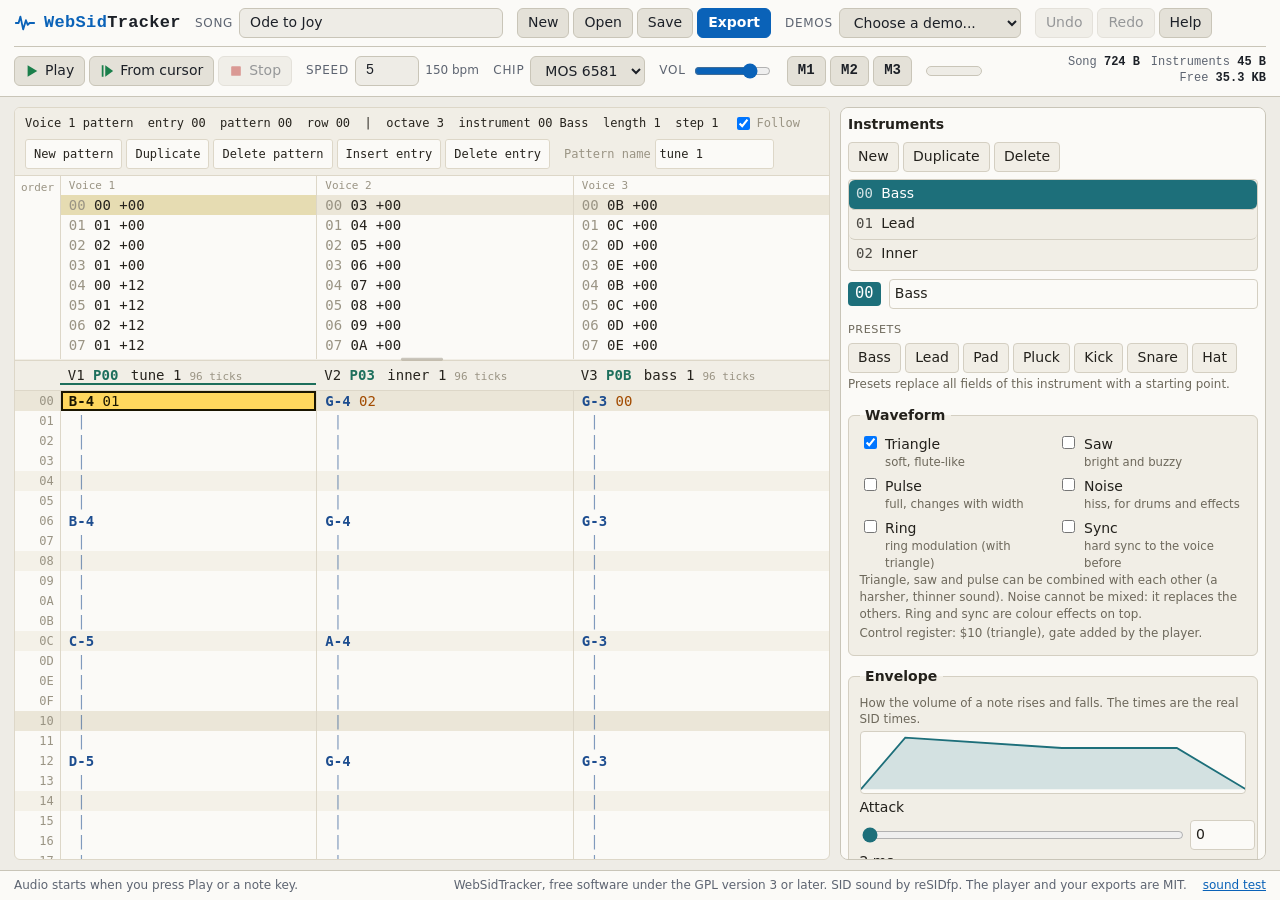
==== web/tracker.html @ 8fdc3894 "web: the tracker moves to tracker.html, index.html is a placeholder for the landing page" ====
<!doctype html>
<html lang="en">
<head>
  <meta charset="utf-8">
  <meta name="viewport" content="width=device-width, initial-scale=1">
  <meta name="color-scheme" content="dark light">
  <title>WebSidTracker</title>
  <link rel="icon" href="data:image/svg+xml,%3Csvg xmlns=%27http://www.w3.org/2000/svg%27 viewBox=%270 0 24 24%27%3E%3Cpath d=%27M2 12h3l2-7 3 14 3-10 2 5 2-2h5%27 fill=%27none%27 stroke=%27%2330a0ff%27 stroke-width=%273%27 stroke-linecap=%27round%27 stroke-linejoin=%27round%27/%3E%3C/svg%3E">
  <link rel="stylesheet" href="style.css">
  <link rel="stylesheet" href="ui/editor.css">
  <link rel="stylesheet" href="ui/instruments.css">
  <script type="module" src="app/main.js"></script>
</head>
<body>
  <header class="topbar">
    <div class="row">
      <div class="brand" aria-label="WebSidTracker">
        <svg viewBox="0 0 24 24" width="22" height="22" aria-hidden="true"><path d="M2 12h3l2-7 3 14 3-10 2 5 2-2h5" fill="none" stroke="currentColor" stroke-width="2" stroke-linecap="round" stroke-linejoin="round"/></svg>
        <span>WebSid<b>Tracker</b></span>
      </div>

      <label class="field grow">
        <span class="label">Song</span>
        <input id="song-name" type="text" maxlength="40" spellcheck="false" autocomplete="off">
      </label>

      <div class="group" role="group" aria-label="File">
        <button id="btn-new" type="button" title="Start a new, empty project">New</button>
        <button id="btn-open" type="button" title="Open a project file (JSON)">Open</button>
        <button id="btn-save" type="button" title="Save the project as a JSON file (Ctrl/Cmd+S)">Save</button>
        <button id="btn-export" type="button" class="primary" title="Export assembler files and a ready-to-run .prg">Export</button>
        <input id="file-input" type="file" accept=".json,application/json" hidden>
      </div>

      <label class="field">
        <span class="label">Demos</span>
        <select id="demo-select" class="demo-select" title="Load a demo song">
          <option value="">Choose a demo...</option>
        </select>
      </label>

      <div class="group" role="group" aria-label="History">
        <button id="btn-undo" type="button" title="Undo (Ctrl/Cmd+Z)">Undo</button>
        <button id="btn-redo" type="button" title="Redo (Ctrl/Cmd+Shift+Z or Ctrl+Y)">Redo</button>
        <button id="btn-help" type="button" title="Keys and help (?)" aria-haspopup="dialog">Help</button>
      </div>
    </div>

    <div class="row transport">
      <div class="group" role="group" aria-label="Transport">
        <button id="btn-play" type="button" class="play" title="Play the song from the start (Space)">
          <svg viewBox="0 0 16 16" width="14" height="14" aria-hidden="true"><path d="M3 1.5v13l11-6.5z" fill="currentColor"/></svg>Play
        </button>
        <button id="btn-cursor" type="button" class="play" title="Play from the cursor (Shift+Space)">
          <svg viewBox="0 0 16 16" width="14" height="14" aria-hidden="true"><path d="M2 1.5v13h2v-13zM6 1.5v13l9-6.5z" fill="currentColor"/></svg>From cursor
        </button>
        <button id="btn-stop" type="button" class="stop" title="Stop (Space)">
          <svg viewBox="0 0 16 16" width="14" height="14" aria-hidden="true"><rect x="2.5" y="2.5" width="11" height="11" rx="1" fill="currentColor"/></svg>Stop
        </button>
      </div>

      <label class="field">
        <span class="label">Speed</span>
        <input id="speed" type="number" min="1" max="255" step="1" inputmode="numeric" title="Frames per tick (1 to 255). Lower is faster.">
        <span class="unit" id="tempo" title="Beats per minute, if 4 ticks make a beat (PAL, 50.125 frames per second)"></span>
      </label>

      <label class="field">
        <span class="label">Chip</span>
        <select id="chip" title="Which SID chip to emulate">
          <option value="0">MOS 6581</option>
          <option value="1">CSG 8580</option>
        </select>
      </label>

      <label class="field">
        <span class="label">Vol</span>
        <input id="volume" type="range" min="0" max="1" step="0.01" value="0.8" title="Master volume">
      </label>

      <div class="group" role="group" aria-label="Voices">
        <button id="mute-0" type="button" class="mute" aria-pressed="false" title="Mute voice 1">M1</button>
        <button id="mute-1" type="button" class="mute" aria-pressed="false" title="Mute voice 2">M2</button>
        <button id="mute-2" type="button" class="mute" aria-pressed="false" title="Mute voice 3">M3</button>
      </div>

      <div class="meter" title="Output level" aria-hidden="true"><i id="meter"></i></div>

      <div class="readout grow" id="sizes" aria-live="off" title="Bytes the song and the instrument tables take, and what is left below $C000"></div>
    </div>
  </header>

  <div id="messages" class="messages" role="region" aria-label="Messages" aria-live="polite"></div>

  <main class="workspace">
    <section id="editor-pane" class="pane" aria-label="Pattern editor"></section>
    <section id="instrument-pane" class="pane" aria-label="Instrument editor"></section>
  </main>

  <footer class="footer">
    <span id="audio-status">Audio starts when you press Play or a note key.</span>
    <span class="spacer"></span>
    <span>WebSidTracker, free software under the GPL version 3 or later. SID sound by reSIDfp. The player and your exports are MIT.</span>
    <a href="sound-test.html">sound test</a>
  </footer>

  <dialog id="export-dialog" aria-labelledby="export-title">
    <form method="dialog">
      <h2 id="export-title">Export</h2>
      <p class="hint">These files play your song in a game. Copy <code>music.asm</code> from the project's <code>src/</code> folder next to them; the .prg already contains the player.</p>
      <div id="export-body"></div>
      <div class="dialog-actions"><button value="close" class="primary">Close</button></div>
    </form>
  </dialog>

  <dialog id="help-dialog" aria-labelledby="help-title">
    <form method="dialog">
      <h2 id="help-title">Keys and help</h2>
      <div id="help-body"></div>
      <div class="dialog-actions"><button value="close" class="primary">Close</button></div>
    </form>
  </dialog>

  <noscript><p class="noscript">WebSidTracker needs JavaScript.</p></noscript>
</body>
</html>
---- web/style.css ----
/* style.css - the shell of the tracker: colours, header, panes, dialogs.
   The pattern editor and the instrument panel have their own files (ui/*.css) and can
   use the colour variables below: --bg --panel --panel-2 --fg --muted --border --accent
   --accent-fg --accent-soft --good --bad --warn --focus --mono --radius.

   Part of the WebSidTracker web app, GPL version 3 or later (see ./LICENSE). */

:root {
  color-scheme: light dark;
  --mono: ui-monospace, "SF Mono", "Cascadia Mono", Menlo, Consolas, "Liberation Mono", monospace;
  --sans: system-ui, -apple-system, "Segoe UI", Roboto, sans-serif;
  --radius: 0.429rem;

  /* light */
  --bg: #eeece6;
  --panel: #fbfaf7;
  --panel-2: #e4e1d8;
  --fg: #1c2027;
  --muted: #5d6471;
  --border: #c9c5b8;
  --accent: #0a62b8;
  --accent-fg: #ffffff;
  --accent-soft: #0a62b822;
  --good: #1a7f4b;
  --bad: #b3261e;
  --warn: #8a5a00;
  --focus: #0a62b8;
  --shadow: 0 1px 2px #0002, 0 0.429rem 1.429rem #0001;
}

@media (prefers-color-scheme: dark) {
  :root {
    --bg: #101319;
    --panel: #181c24;
    --panel-2: #232937;
    --fg: #e5e8ee;
    --muted: #9aa2b3;
    --border: #2f3646;
    --accent: #5cb6ff;
    --accent-fg: #06121f;
    --accent-soft: #5cb6ff26;
    --good: #55d494;
    --bad: #ff7b72;
    --warn: #f0b84a;
    --focus: #8fd0ff;
    --shadow: 0 1px 2px #0006, 0 0.571rem 1.714rem #0006;
  }
}

* { box-sizing: border-box; }

/* The one scale of the whole interface. Everything else is in rem (or em), so changing this one
   number resizes fonts, rows, buttons, gaps and icons together.
     width-based:  1.094vw = 14 px at 1280 px wide
     height-based: 1.75vh  = 14 px at 800 px high
   The smaller of the two wins, so a wide but short window does not blow the layout up. The lower
   bound is 0.875rem (14 px with the default browser font size), the upper bound 1.75rem (28 px).
   Because the bounds are in rem they follow the user's own font-size setting, and the vw/vh part
   follows browser zoom (zooming in shrinks the viewport in CSS pixels). Reference points:
   1280x800 -> 14 px, 1440x900 -> 15.8, 1920x1080 -> 18.9, 2560x1300 -> 22.8, 3440x1440 -> 25.2,
   3840x2160 -> 28. */
html {
  height: 100%;
  font-size: clamp(0.875rem, min(1.094vw, 1.75vh), 1.75rem);
  -webkit-text-size-adjust: 100%;
}

body { height: 100%; }

body {
  margin: 0;
  display: flex;
  flex-direction: column;
  background: var(--bg);
  color: var(--fg);
  font: 1rem/1.4 var(--sans);
}

code, kbd { font-family: var(--mono); font-size: 0.92em; }
kbd {
  display: inline-block; min-width: 1.6em; padding: 0 0.4em; text-align: center;
  background: var(--panel-2); border: 1px solid var(--border); border-bottom-width: 2px;
  border-radius: 0.286rem;
}

a { color: var(--accent); }

:focus-visible { outline: 2px solid var(--focus); outline-offset: 2px; }

/* ---- header ------------------------------------------------------------ */

.topbar {
  flex: none;
  background: var(--panel);
  border-bottom: 1px solid var(--border);
  padding: 0.571rem 1rem 0.714rem;
  display: grid;
  gap: 0.571rem;
}

.row { display: flex; flex-wrap: wrap; align-items: center; gap: 0.571rem 1rem; }
.grow { flex: 1 1 auto; }
.spacer { flex: 1; }

.brand {
  display: flex; align-items: center; gap: 0.571rem;
  font: 700 1.214rem/1 var(--mono); letter-spacing: 0.02em; color: var(--accent);
}
.brand b { color: var(--fg); font-weight: 700; }

.group { display: inline-flex; gap: 0.286rem; }

.field { display: inline-flex; align-items: center; gap: 0.429rem; }
.field .label { color: var(--muted); font-size: 0.857rem; text-transform: uppercase; letter-spacing: 0.06em; }
.field .unit { color: var(--muted); font-size: 0.857rem; min-width: 4.5em; }
.field.grow { max-width: 22rem; min-width: 12rem; }
.field.grow input { width: 100%; }

svg { width: 1em; height: 1em; flex: none; }
.brand svg { width: 1.57rem; height: 1.57rem; }

button, select, input[type="text"], input[type="number"] {
  font: inherit;
  color: var(--fg);
  background: var(--panel-2);
  border: 1px solid var(--border);
  border-radius: var(--radius);
  padding: 0.286rem 0.714rem;
  min-height: 2.143rem;
}

input[type="text"], input[type="number"] { background: var(--bg); }
input[type="number"] { width: 4.6em; font-family: var(--mono); }

button { cursor: pointer; display: inline-flex; align-items: center; gap: 0.429rem; }
button:hover:not(:disabled) { border-color: var(--accent); }
button:active:not(:disabled) { transform: translateY(1px); }
button:disabled { opacity: 0.45; cursor: default; }

button.primary { background: var(--accent); color: var(--accent-fg); border-color: var(--accent); font-weight: 600; }

button.play svg { color: var(--good); }
button.stop svg { color: var(--bad); }
button.play.active { background: var(--good); color: var(--bg); border-color: var(--good); }
button.play.active svg { color: currentColor; }

button.mute { font-family: var(--mono); font-weight: 600; min-width: 2.8em; justify-content: center; padding: 0.286rem 0.429rem; }
button.mute[aria-pressed="true"] { background: var(--bad); color: var(--bg); border-color: var(--bad); }

input[type="range"] { width: 5.5rem; accent-color: var(--accent); }

.transport { padding-top: 0.571rem; border-top: 1px solid var(--border); }

.meter { width: 4rem; height: 0.714rem; background: var(--bg); border: 1px solid var(--border); border-radius: 0.357rem; overflow: hidden; }
.meter i { display: block; height: 100%; width: 0; background: var(--good); transition: width 60ms linear; }

.readout { flex: 1 1 0; min-width: 11rem; color: var(--muted); font: 0.857rem/1.3 var(--mono); text-align: right; }
.readout span { display: inline-block; white-space: nowrap; margin-left: 0.9em; }
.readout b { color: var(--fg); font-weight: 600; }
.readout .low { color: var(--warn); }

/* ---- messages ------------------------------------------------------------ */

.messages { flex: none; display: grid; }
.messages:empty { display: none; }

.message {
  display: flex; gap: 0.714rem; align-items: flex-start;
  padding: 0.571rem 1rem; border-bottom: 1px solid var(--border);
  border-left: 0.286rem solid var(--muted); background: var(--panel);
}
.message.error { border-left-color: var(--bad); }
.message.warn { border-left-color: var(--warn); }
.message.info { border-left-color: var(--good); }
.message strong { display: block; }
.message ul { margin: 2px 0 0; padding-left: 1.2em; }
.message .body { flex: 1; min-width: 0; }
.message button.dismiss { min-height: 1.714rem; padding: 0 0.571rem; }

/* ---- workspace ----------------------------------------------------------- */

.workspace {
  flex: 1 1 0;
  min-height: 0;
  display: grid;
  grid-template-columns: minmax(0, 1fr) minmax(28.571rem, 34%);
  gap: 0.714rem;
  padding: 0.714rem 1rem;
}

.pane {
  min-width: 0; min-height: 0;
  overflow: auto;
  background: var(--panel);
  border: 1px solid var(--border);
  border-radius: 0.571rem;
}

.pane-failed { padding: 1.143rem; color: var(--bad); }

/* The instrument panel lays itself out by the width of this pane (see ui/instruments.css). */
#instrument-pane { container: inst / inline-size; }

/* ---- footer -------------------------------------------------------------- */

.footer {
  flex: none; display: flex; flex-wrap: wrap; gap: 0.286rem 1.143rem; align-items: baseline;
  padding: 0.429rem 1rem; font-size: 0.857rem; color: var(--muted);
  border-top: 1px solid var(--border); background: var(--panel);
}

/* ---- dialogs ------------------------------------------------------------- */

dialog {
  width: min(46rem, calc(100vw - 2rem)); max-height: calc(100vh - 2.857rem);
  padding: 0; color: var(--fg); background: var(--panel);
  border: 1px solid var(--border); border-radius: 0.714rem; box-shadow: var(--shadow);
}
dialog::backdrop { background: #0008; }
dialog form { padding: 1.143rem 1.429rem; }
dialog h2 { margin: 0 0 0.571rem; font-size: 1.286rem; }
dialog h3 { margin: 1.286rem 0 0.429rem; font-size: 0.929rem; text-transform: uppercase; letter-spacing: 0.06em; color: var(--muted); }
.dialog-actions { display: flex; justify-content: flex-end; margin-top: 1.143rem; }
.hint { color: var(--muted); margin: 0 0 0.857rem; }

.keys { display: grid; grid-template-columns: max-content 1fr; gap: 0.286rem 1rem; margin: 0; }
.keys dt { text-align: right; white-space: nowrap; }
.keys dd { margin: 0; color: var(--fg); }

.file-row { display: flex; flex-wrap: wrap; gap: 0.571rem; align-items: center; padding: 0.571rem 0; border-top: 1px solid var(--border); }
.file-row:first-child { border-top: 0; }
.file-row .name { font-family: var(--mono); font-weight: 600; }
.file-row .size { color: var(--muted); font-size: 0.857rem; }
.file-row .what { flex-basis: 100%; color: var(--muted); font-size: 0.857rem; margin-top: -0.286rem; }
.file-row .spacer { flex: 1; }
.file-preview {
  flex-basis: 100%; margin: 0.286rem 0 0; padding: 0.571rem 0.714rem; max-height: 14rem; overflow: auto;
  background: var(--bg); border: 1px solid var(--border); border-radius: var(--radius);
  font: 0.857rem/1.35 var(--mono); white-space: pre;
}

.noscript { padding: 1.429rem; }

/* ---- wide windows ---------------------------------------------------------- */

/* The header is two tidy rows (file and demo controls, then transport). All its controls need
   about 145rem for one row, more than any window reaches since the root size grows with the
   window, so it never merges into one row. */

/* More room for the instrument panel, which has a two-column form of its own when wide. */
@media (min-width: 1700px) {
  .workspace { grid-template-columns: minmax(0, 1fr) minmax(28.571rem, 40%); }
}
@media (min-width: 2300px) {
  .workspace { grid-template-columns: minmax(0, 1fr) minmax(28.571rem, 50%); }
}

/* ---- narrower windows ------------------------------------------------------ */

@media (max-width: 1100px) {
  .workspace { grid-template-columns: minmax(0, 1fr) 27.143rem; }
}

/* One column: the page itself scrolls. The pattern editor gets a tall pane of its own, the
   instrument panel its natural height below it. */
@media (max-width: 900px) {
  html, body { height: auto; min-height: 100%; }
  .workspace { flex: none; grid-template-columns: minmax(0, 1fr); grid-auto-rows: auto; }
  #editor-pane { height: max(31.429rem, 70vh); }
  #instrument-pane { overflow: visible; }
}

@media (prefers-reduced-motion: reduce) {
  * { transition: none !important; }
}

/* ---- demo menu ---------------------------------------------------------- */

.demo-select { max-width: 13rem; }
---- web/ui/editor.css ----
/* editor.css - the pattern and order editor.
   Part of the WebSidTracker web app, GPL version 3 or later (see ../LICENSE). */

.ed {
  /* Colours are tokens so the light and dark themes only change these lines. */
  --ed-bg: #fbfaf7;
  --ed-panel: #f1eee6;
  --ed-text: #26231d;
  --ed-dim: #9a9484;
  --ed-line: #ddd7c8;
  --ed-beat: #f4f1e8;
  --ed-beat16: #ebe6d8;
  --ed-note: #1d4d8f;
  --ed-inst: #a24b00;
  --ed-legato: #7a2f9a;
  --ed-play: #cfeccd;
  --ed-cursor: #ffd75e;
  --ed-cursor-text: #1a1500;
  --ed-cursor-dim: #e6dcb2;
  --ed-accent: #1d6f5c;
  --ed-warn: #a83a1a;
  /* Sizes. --ed-row-size and --ed-head-size are what the stylesheet wants; the script measures
     them in pixels (they follow the root font size and the browser zoom) and pins the whole
     pixel values in --ed-row-h and --ed-head-h, so the virtual scrolling maths and the CSS
     always agree. Before the script has measured, the sizes are used as they are. */
  --ed-row-size: 1.45rem;
  --ed-head-size: 2.15rem;
  --ed-row-h: var(--ed-row-size);
  --ed-head-h: var(--ed-head-size);
  /* How many rows of an order list show before it scrolls; the grip below the lists changes it. */
  --ed-order-rows: 7;
  /* The widest a voice column's text gets; wider columns centre their text. */
  --ed-text-w: 22rem;
  --ed-font: ui-monospace, "SF Mono", Menlo, Consolas, "DejaVu Sans Mono", monospace;

  display: flex;
  flex-direction: column;
  min-height: 0;
  background: var(--ed-bg);
  color: var(--ed-text);
  font-family: var(--ed-font);
  font-size: 1rem;
  border: 1px solid var(--ed-line);
  border-radius: 0.429rem;
  outline: none;
}

@media (prefers-color-scheme: dark) {
  .ed:not([data-theme="light"]) {
    --ed-bg: #14171c;
    --ed-panel: #1c2027;
    --ed-text: #d8dde6;
    --ed-dim: #5d6573;
    --ed-line: #2c323c;
    --ed-beat: #181c22;
    --ed-beat16: #20252d;
    --ed-note: #8fc1ff;
    --ed-inst: #ffb066;
    --ed-legato: #d79bff;
    --ed-play: #1f4a2c;
    --ed-cursor: #f2c230;
    --ed-cursor-text: #101010;
    --ed-cursor-dim: #4a4223;
    --ed-accent: #56d0b0;
    --ed-warn: #ff8f6b;
  }
}

:root[data-theme="dark"] .ed {
  --ed-bg: #14171c; --ed-panel: #1c2027; --ed-text: #d8dde6; --ed-dim: #5d6573; --ed-line: #2c323c;
  --ed-beat: #181c22; --ed-beat16: #20252d; --ed-note: #8fc1ff; --ed-inst: #ffb066; --ed-legato: #d79bff;
  --ed-play: #1f4a2c; --ed-cursor: #f2c230; --ed-cursor-text: #101010; --ed-cursor-dim: #4a4223;
  --ed-accent: #56d0b0; --ed-warn: #ff8f6b;
}

.ed:focus-visible { box-shadow: 0 0 0 2px var(--ed-accent); }

/* ---- toolbar ---- */
.ed-bar {
  display: flex; flex-wrap: wrap; align-items: center; gap: 0.429rem 1rem;
  padding: 0.429rem 0.714rem; background: var(--ed-panel); border-bottom: 1px solid var(--ed-line);
  font-size: 0.857rem;
}
.ed-status { white-space: pre-wrap; color: var(--ed-text); }
.ed-follow, .ed-name { display: inline-flex; align-items: center; gap: 0.286rem; color: var(--ed-dim); }
.ed-name input { font: inherit; padding: 0.07rem 0.286rem; background: var(--ed-bg); color: var(--ed-text); border: 1px solid var(--ed-line); border-radius: 0.214rem; }
.ed-buttons { display: inline-flex; gap: 0.286rem; flex-wrap: wrap; }
.ed-buttons button {
  font: inherit; padding: 0.07rem 0.571rem; color: var(--ed-text); background: var(--ed-bg);
  border: 1px solid var(--ed-line); border-radius: 0.214rem; cursor: pointer;
}
.ed-buttons button:hover { border-color: var(--ed-accent); }
.ed-buttons button:focus-visible, .ed-name input:focus-visible, .ed-follow input:focus-visible { outline: 2px solid var(--ed-accent); outline-offset: 1px; }
.ed-msg { color: var(--ed-warn); flex-basis: 100%; min-height: 1.2em; }
.ed-msg:empty { display: none; }

/* ---- shared column layout: a narrow gutter and three equal voices ---- */
.ed-orders, .ed-head, .ed-row {
  display: grid;
  grid-template-columns: 3.2em repeat(3, minmax(0, 1fr));
}

/* Cell padding: 0.57rem, but a column wider than --ed-text-w centres its text instead of
   spreading it. Percentages here are of the grid area, i.e. of the column. */
.ed-orders, .ed-head, .ed-row { --ed-pad-x: max(0.571rem, calc((100% - var(--ed-text-w)) / 2)); }

/* ---- order lists ---- */
.ed-orders { user-select: none; }
.ed-gutter { padding: 0.286rem 0.429rem; color: var(--ed-dim); font-size: 0.786rem; }
.ed-order {
  max-height: calc(var(--ed-row-h) * var(--ed-order-rows) + 1.6rem); overflow-y: auto; position: relative;
  scrollbar-width: thin; scrollbar-color: var(--ed-line) transparent; overscroll-behavior: contain;
  border-left: 1px solid var(--ed-line); padding-bottom: 2px;
}
.ed-oh { padding: 0.14rem var(--ed-pad-x); color: var(--ed-dim); font-size: 0.786rem; position: sticky; top: 0; background: var(--ed-bg); z-index: 1; }
.ed-oe { height: var(--ed-row-h); line-height: var(--ed-row-h); padding: 0 var(--ed-pad-x); white-space: pre; cursor: pointer; }
.ed-oe .ix { color: var(--ed-dim); }
.ed-oe.k-stop, .ed-oe.k-loop { color: var(--ed-legato); }
.ed-oe.cur { background: var(--ed-beat16); }
.ed-oe.seldim { background: var(--ed-cursor-dim); }
.ed-oe.sel { background: var(--ed-cursor); color: var(--ed-cursor-text); }
.ed-oe.sel .ix { color: inherit; }
.ed-oe.play::after { content: " \25B6"; color: var(--ed-accent); }
.ed-oe.sel.play::after { color: var(--ed-cursor-text); }

/* The grip under the order lists: drag it to show more or fewer order rows. */
.ed-grip {
  height: 0.5rem; cursor: row-resize; touch-action: none; background: var(--ed-panel);
  border-bottom: 1px solid var(--ed-line); position: relative;
}
.ed-grip::after {
  content: ""; position: absolute; left: 50%; top: 50%; width: 3rem; height: 0.18rem;
  transform: translate(-50%, -50%); border-radius: 0.1rem; background: var(--ed-dim); opacity: .5;
}
.ed-grip:hover::after, .ed-grip:focus-visible::after { opacity: 1; background: var(--ed-accent); }

/* ---- pattern grid ---- */
.ed-scroll {
  position: relative; overflow: auto; flex: 1 1 auto; min-height: 15.714rem; user-select: none;
  scrollbar-width: thin; scrollbar-color: var(--ed-line) transparent;
}
.ed-head {
  position: sticky; top: 0; z-index: 2; height: var(--ed-head-h); align-items: center;
  background: var(--ed-panel); border-bottom: 1px solid var(--ed-line);
}
.ed-vh { padding: 0 var(--ed-pad-x); white-space: nowrap; overflow: hidden; text-overflow: ellipsis; }
.ed-vh b { color: var(--ed-accent); margin-right: 0.286rem; }
.ed-vh i { font-style: normal; color: var(--ed-dim); margin-left: 0.571rem; font-size: 0.786rem; }
.ed-vh.sel { box-shadow: inset 0 -2px 0 var(--ed-accent); }

.ed-rows { position: relative; }
.ed-row { position: absolute; left: 0; right: 0; height: var(--ed-row-h); line-height: var(--ed-row-h); }
.ed-row.b4 { background: var(--ed-beat); }
.ed-row.b16 { background: var(--ed-beat16); }
.ed-rn { padding: 0 0.429rem; color: var(--ed-dim); text-align: right; font-size: 0.857rem; }
.ed-c { padding: 0 var(--ed-pad-x); white-space: pre; border-left: 1px solid var(--ed-line); overflow: hidden; }
.ed-c .nt { color: var(--ed-note); font-weight: 600; }
.ed-c .rs { color: var(--ed-dim); }
.ed-c .in { color: var(--ed-inst); }
.ed-c .lg { color: var(--ed-legato); font-weight: 600; }
.ed-c .su { color: var(--ed-dim); }
.ed-c .su.note { color: var(--ed-note); opacity: .55; }
.ed-c .en { color: var(--ed-dim); font-style: italic; }
.ed-c.void { background: repeating-linear-gradient(135deg, transparent 0 0.429rem, var(--ed-line) 0.429rem 0.5rem); opacity: .35; }
.ed-c.play { background: var(--ed-play); }
.ed-c.cursordim { box-shadow: inset 0 0 0 1px var(--ed-cursor); }
.ed-c.cursor { background: var(--ed-cursor); box-shadow: inset 0 0 0 2px var(--ed-cursor-text); }
.ed-c.cursor span { color: var(--ed-cursor-text); opacity: 1; }

@media (max-width: 900px) {
  .ed { font-size: 0.929rem; }
}

/* Taller windows show more order rows. */
@media (min-height: 900px) { .ed { --ed-order-rows: 8; } }
@media (min-height: 1100px) { .ed { --ed-order-rows: 9; } }
@media (min-height: 1400px) { .ed { --ed-order-rows: 10; } }
---- web/ui/instruments.css ----
/* instruments.css - the instrument editor panel.
   Part of the WebSidTracker web app, GPL version 3 or later (see ../LICENSE). */

.inst-panel {
  --i-bg: #fbfaf7;
  --i-panel: #f1eee6;
  --i-line: #d4cfc2;
  --i-text: #23211c;
  --i-dim: #6d685b;
  --i-accent: #1d6f7a;
  --i-accent-text: #ffffff;
  --i-warn-bg: #fff1d6;
  --i-warn-line: #d79b2b;
  --i-graph: #1d6f7a;

  display: grid;
  grid-template-columns: 13rem minmax(0, 1fr);
  gap: 1rem;
  color: var(--i-text);
  background: var(--i-bg);
  font: 1rem/1.4 system-ui, sans-serif;
  padding: 0.75rem;
  outline: none;
}

@media (prefers-color-scheme: dark) {
  .inst-panel {
    --i-bg: #17181c;
    --i-panel: #202228;
    --i-line: #353842;
    --i-text: #e6e4dc;
    --i-dim: #9a98a0;
    --i-accent: #5cc3cf;
    --i-accent-text: #0c1a1c;
    --i-warn-bg: #3a2f14;
    --i-warn-line: #b8862a;
    --i-graph: #5cc3cf;
  }
}

.inst-panel * { box-sizing: border-box; }
.inst-panel [hidden] { display: none !important; }

.inst-title { margin: 0 0 0.5rem; font-size: 1rem; }

/* ----- list ----- */

.inst-list-col { min-width: 0; }
.inst-list-buttons { display: flex; flex-wrap: wrap; gap: 0.3rem; margin-bottom: 0.5rem; }
.inst-list {
  max-height: 22rem;
  overflow-y: auto;
  border: 1px solid var(--i-line);
  border-radius: 0.286rem;
  background: var(--i-panel);
}
.inst-item {
  display: flex;
  gap: 0.6rem;
  align-items: baseline;
  width: 100%;
  padding: 0.3rem 0.5rem;
  border: 0;
  border-bottom: 1px solid var(--i-line);
  background: transparent;
  color: inherit;
  font: inherit;
  text-align: left;
  cursor: pointer;
}
.inst-item:last-child { border-bottom: 0; }
.inst-item:hover { background: color-mix(in srgb, var(--i-accent) 12%, transparent); }
.inst-item[aria-selected="true"] { background: var(--i-accent); color: var(--i-accent-text); }
.inst-num { font-family: ui-monospace, Menlo, Consolas, monospace; opacity: 0.8; }
.inst-name { overflow: hidden; text-overflow: ellipsis; white-space: nowrap; }
.inst-empty { margin: 0.5rem; color: var(--i-dim); }

.inst-msg {
  margin-top: 0.6rem;
  padding: 0.5rem;
  border: 1px solid var(--i-line);
  border-radius: 0.286rem;
  background: var(--i-panel);
  display: flex;
  flex-direction: column;
  gap: 0.4rem;
  align-items: flex-start;
}
.inst-msg[data-kind="warn"] { background: var(--i-warn-bg); border-color: var(--i-warn-line); }

/* ----- buttons, inputs ----- */

.inst-btn {
  padding: 0.25rem 0.65rem;
  border: 1px solid var(--i-line);
  border-radius: 0.286rem;
  background: var(--i-panel);
  color: inherit;
  font: inherit;
  cursor: pointer;
}
.inst-btn:hover { border-color: var(--i-accent); }
.inst-danger:hover { border-color: #c0392b; color: #c0392b; }
.inst-panel :focus-visible { outline: 2px solid var(--i-accent); outline-offset: 2px; }

.inst-panel input[type="text"],
.inst-panel input[type="number"] {
  padding: 0.2rem 0.35rem;
  border: 1px solid var(--i-line);
  border-radius: 0.286rem;
  background: var(--i-bg);
  color: inherit;
  font: inherit;
}
.inst-panel input[type="range"] { accent-color: var(--i-accent); width: 100%; min-width: 0; }

/* ----- editor ----- */

.inst-edit-col { min-width: 0; }
.inst-form { display: flex; flex-direction: column; gap: 0.75rem; }
.inst-head { display: flex; gap: 0.6rem; align-items: center; }
.inst-badge {
  font-family: ui-monospace, Menlo, Consolas, monospace;
  font-size: 1.1rem;
  padding: 0.1rem 0.5rem;
  border-radius: 0.286rem;
  background: var(--i-accent);
  color: var(--i-accent-text);
}
.inst-name-input { flex: 1; min-width: 0; font-size: 1.05rem; }

.inst-label-small { font-size: 0.8rem; color: var(--i-dim); text-transform: uppercase; letter-spacing: 0.05em; }
.inst-presets { display: flex; flex-wrap: wrap; gap: 0.3rem; margin: 0.25rem 0; }
.inst-hint { margin: 0.1rem 0 0.2rem; color: var(--i-dim); font-size: 0.85rem; }

.inst-section {
  margin: 0;
  padding: 0.5rem 0.75rem 0.75rem;
  border: 1px solid var(--i-line);
  border-radius: 0.429rem;
  background: var(--i-panel);
  min-width: 0;
}
.inst-section legend { padding: 0 0.4rem; font-weight: 600; }
.inst-dim .inst-row, .inst-dim .inst-graph-wrap { opacity: 0.45; }
.inst-active { border-color: var(--i-accent); }
.inst-summary { margin: 0.4rem 0 0; font-style: italic; }

.inst-waves { display: grid; grid-template-columns: repeat(auto-fill, minmax(11rem, 1fr)); gap: 0.3rem 0.8rem; }
.inst-check { display: grid; grid-template-columns: auto 1fr; column-gap: 0.4rem; align-items: baseline; cursor: pointer; }
.inst-check small { grid-column: 2; color: var(--i-dim); }

.inst-row {
  display: grid;
  grid-template-columns: 8rem minmax(6rem, 1fr) 4.5rem 3.2rem 11rem;
  gap: 0.15rem 0.6rem;
  align-items: center;
  padding: 0.3rem 0;
}
.inst-row > .inst-hint { grid-column: 2 / -1; margin: 0; }
.inst-number { width: 100%; }
.inst-hex { font-family: ui-monospace, Menlo, Consolas, monospace; color: var(--i-dim); }
.inst-val { font-variant-numeric: tabular-nums; }

/* The panel adapts to the room it is given, not to the window: the page puts it in a pane
   that is only a part of the window wide. The pane is a size container called "inst"
   (see style.css). All thresholds are in rem so they scale with the page: the pane is about
   31rem wide in a 1280 px window and grows with the window, up to about 63rem on an ultrawide.
   Narrow: list above the editor and a compact row. Medium: list beside the editor. Wide: the
   editor sections go two across. */
@container inst (max-width: 46rem) {
  .inst-panel { grid-template-columns: minmax(0, 1fr); }
  .inst-list { max-height: 10rem; }
}

@container inst (max-width: 36rem) {
  .inst-row { grid-template-columns: 6rem minmax(4rem, 1fr) 4rem; }
  .inst-row .inst-hex { display: none; }
  .inst-row .inst-val { grid-column: 2 / -1; }
}

/* List beside the editor but not much room left for the editor. */
@container inst (min-width: 46.01rem) and (max-width: 52rem) {
  .inst-row { grid-template-columns: 6rem minmax(4rem, 1fr) 4rem; }
  .inst-row .inst-hex { display: none; }
  .inst-row .inst-val { grid-column: 2 / -1; }
}

@container inst (max-width: 31.5rem) {
  .inst-panel { padding: 0.5rem; gap: 0.6rem; }
  .inst-row { grid-template-columns: minmax(0, 1fr) 4rem; }
  .inst-row > label { grid-column: 1 / -1; }
  .inst-row .inst-val, .inst-row > .inst-hint { grid-column: 1 / -1; }
  .inst-name-input { min-width: 0; }
}

@container inst (min-width: 52rem) {
  .inst-form { display: grid; grid-template-columns: repeat(2, minmax(0, 1fr)); align-items: start; gap: 0.75rem 1rem; }
  .inst-head, .inst-presets-wrap, .inst-audition, .inst-form > .inst-section:first-of-type { grid-column: 1 / -1; }
  .inst-row { grid-template-columns: 6rem minmax(4rem, 1fr) 4rem; }
  .inst-row .inst-hex { display: none; }
  .inst-row .inst-val { grid-column: 2 / -1; }
  .inst-panel { grid-template-columns: 12rem minmax(0, 1fr); }
  .inst-list { max-height: 34rem; }
  .inst-piano { height: 8rem; }
}

.inst-graph-wrap { margin: 0.4rem 0; }
.inst-graph {
  display: block;
  width: 100%;
  height: 4.5rem;
  border: 1px solid var(--i-line);
  border-radius: 0.286rem;
  background: var(--i-bg);
}
.inst-graph-line { stroke: var(--i-graph); stroke-width: 1.8; fill: none; vector-effect: non-scaling-stroke; }
.inst-graph-fill { fill: color-mix(in srgb, var(--i-graph) 18%, transparent); stroke: none; }
.inst-graph-band { fill: color-mix(in srgb, var(--i-graph) 16%, transparent); }
.inst-graph-grid { stroke: var(--i-line); stroke-dasharray: 3 3; vector-effect: non-scaling-stroke; }
.inst-graph-dot { fill: var(--i-graph); }

/* ----- audition piano ----- */

.inst-octave { display: flex; align-items: center; gap: 0.5rem; margin-bottom: 0.5rem; }
.inst-octave-label { min-width: 1.5ch; text-align: center; font-family: ui-monospace, Menlo, Consolas, monospace; }

.inst-piano { position: relative; display: flex; height: 6.5rem; user-select: none; touch-action: manipulation; }
.inst-key {
  display: flex;
  align-items: flex-end;
  justify-content: center;
  padding: 0 0 0.2rem;
  border: 1px solid #555;
  font: 0.7rem ui-monospace, Menlo, Consolas, monospace;
  cursor: pointer;
}
.inst-white { flex: 1; background: #f4f2ec; color: #555; border-radius: 0 0 0.286rem 0.286rem; }
.inst-black {
  position: absolute;
  top: 0;
  width: calc(100% / 14 * 0.6);
  height: 62%;
  background: #24262b;
  color: #aaa;
  border-radius: 0 0 0.214rem 0.214rem;
  z-index: 1;
}
.inst-key.inst-down { background: var(--i-accent); color: var(--i-accent-text); }
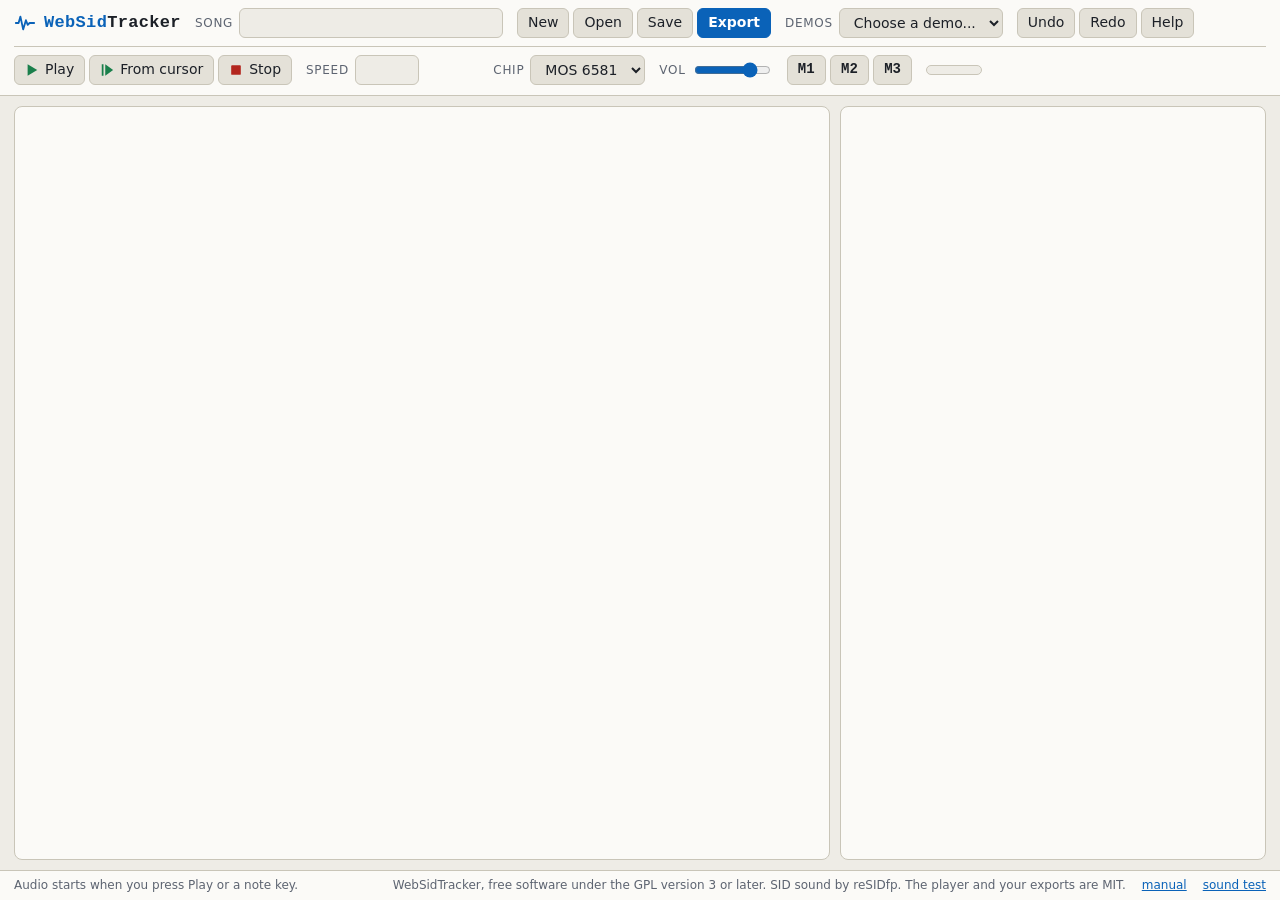
==== commit ff0c445a: "web: manual dialog in the app, welcome notice on first visit, ?demo= and ?help= links" ====
--- a/web/tracker.html
+++ b/web/tracker.html
@@ -9,6 +9,7 @@
   <link rel="stylesheet" href="style.css">
   <link rel="stylesheet" href="ui/editor.css">
   <link rel="stylesheet" href="ui/instruments.css">
+  <link rel="stylesheet" href="manual.css">
   <script type="module" src="app/main.js"></script>
 </head>
 <body>
@@ -42,7 +43,7 @@
       <div class="group" role="group" aria-label="History">
         <button id="btn-undo" type="button" title="Undo (Ctrl/Cmd+Z)">Undo</button>
         <button id="btn-redo" type="button" title="Redo (Ctrl/Cmd+Shift+Z or Ctrl+Y)">Redo</button>
-        <button id="btn-help" type="button" title="Keys and help (?)" aria-haspopup="dialog">Help</button>
+        <button id="btn-help" type="button" title="Manual and keys (?)" aria-haspopup="dialog">Help</button>
       </div>
     </div>
 
@@ -101,6 +102,7 @@
     <span id="audio-status">Audio starts when you press Play or a note key.</span>
     <span class="spacer"></span>
     <span>WebSidTracker, free software under the GPL version 3 or later. SID sound by reSIDfp. The player and your exports are MIT.</span>
+    <a href="manual.html" target="_blank" rel="noopener">manual</a>
     <a href="sound-test.html">sound test</a>
   </footer>
 
@@ -113,12 +115,21 @@
     </form>
   </dialog>
 
-  <dialog id="help-dialog" aria-labelledby="help-title">
-    <form method="dialog">
-      <h2 id="help-title">Keys and help</h2>
-      <div id="help-body"></div>
-      <div class="dialog-actions"><button value="close" class="primary">Close</button></div>
-    </form>
+  <dialog id="manual-dialog" class="manual-dialog" aria-labelledby="manual-title">
+    <div class="md-head">
+      <h2 id="manual-title">Manual</h2>
+      <label class="md-search">
+        <span class="sr-only">Search the manual</span>
+        <input id="manual-search" type="search" placeholder="Search the manual" autocomplete="off" spellcheck="false">
+      </label>
+      <span id="manual-status" class="md-status" role="status" aria-live="polite"></span>
+      <a id="manual-full" class="md-full" href="manual.html" target="_blank" rel="noopener">Open the full manual</a>
+      <button id="manual-close" type="button" class="primary">Close</button>
+    </div>
+    <div class="md-body">
+      <nav class="md-nav" aria-label="Manual sections"><ul id="manual-nav"></ul></nav>
+      <div id="manual-content" class="md-content man"></div>
+    </div>
   </dialog>
 
   <noscript><p class="noscript">WebSidTracker needs JavaScript.</p></noscript>
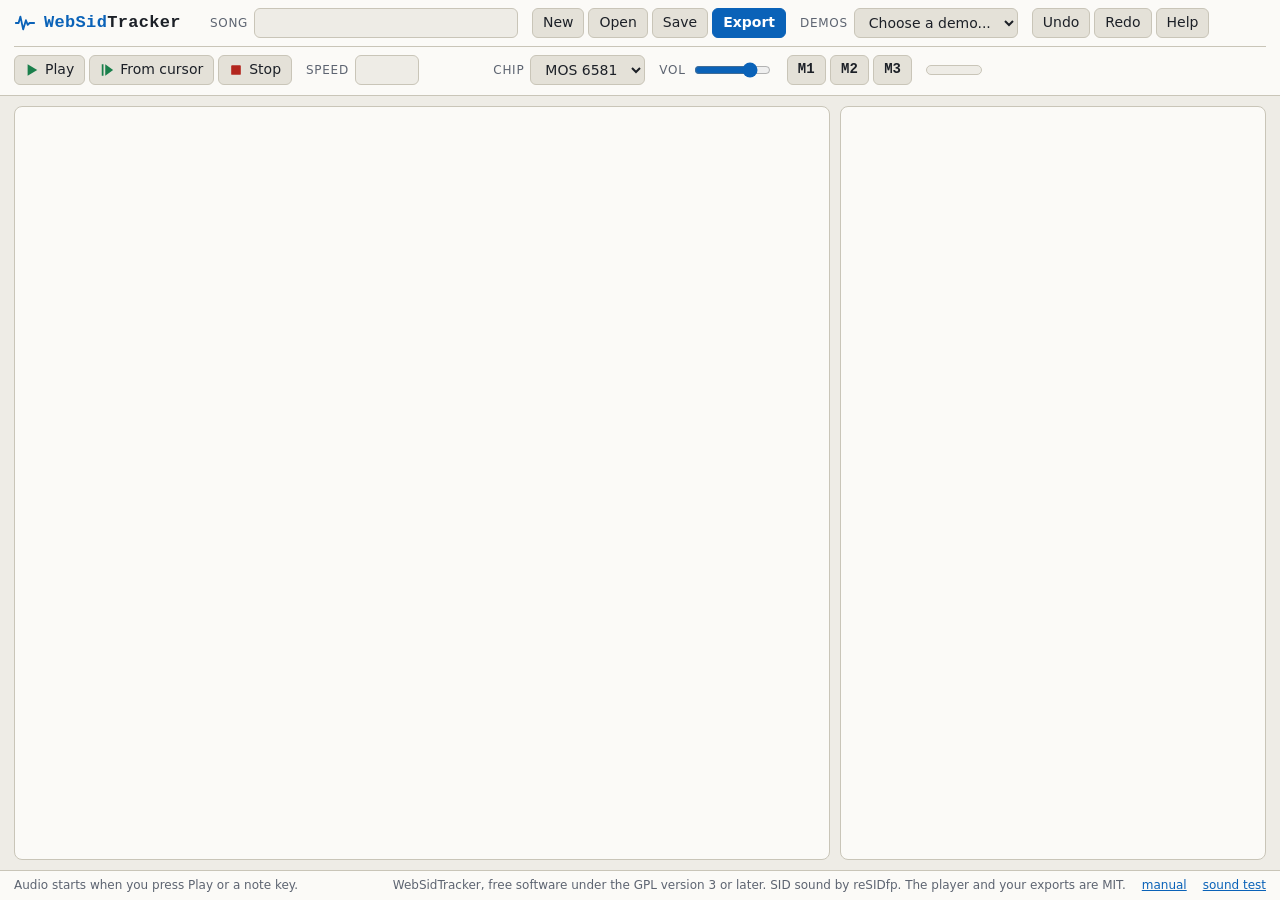
==== commit 0a21e3f0: "web: ask before opening older files; release label and development bar" ====
--- a/web/tracker.html
+++ b/web/tracker.html
@@ -13,11 +13,13 @@
   <script type="module" src="app/main.js"></script>
 </head>
 <body>
+  <div id="dev-bar" class="dev-bar" hidden>Development version, not a release. Your work here is autosaved separately.</div>
   <header class="topbar">
     <div class="row">
       <div class="brand" aria-label="WebSidTracker">
         <svg viewBox="0 0 24 24" width="22" height="22" aria-hidden="true"><path d="M2 12h3l2-7 3 14 3-10 2 5 2-2h5" fill="none" stroke="currentColor" stroke-width="2" stroke-linecap="round" stroke-linejoin="round"/></svg>
         <span>WebSid<b>Tracker</b></span>
+        <small id="release" class="release"></small>
       </div>
 
       <label class="field grow">
@@ -115,6 +117,22 @@
     </form>
   </dialog>
 
+  <dialog id="upgrade-dialog" aria-labelledby="upgrade-title">
+    <form method="dialog">
+      <h2 id="upgrade-title"></h2>
+      <p id="upgrade-summary"></p>
+      <h3>What would be lost or changed</h3>
+      <ul id="upgrade-losses"></ul>
+      <ul id="upgrade-reasons" class="hint"></ul>
+      <p class="hint">Porting loads the result as an unsaved project; the file you opened is not changed.</p>
+      <div class="dialog-actions upgrade-actions">
+        <button type="button" id="upgrade-old"></button>
+        <button type="button" id="upgrade-port" class="primary"></button>
+        <button type="button" id="upgrade-cancel">Cancel</button>
+      </div>
+    </form>
+  </dialog>
+
   <dialog id="manual-dialog" class="manual-dialog" aria-labelledby="manual-title">
     <div class="md-head">
       <h2 id="manual-title">Manual</h2>
--- a/web/style.css
+++ b/web/style.css
@@ -222,6 +222,10 @@
 dialog h3 { margin: 1.286rem 0 0.429rem; font-size: 0.929rem; text-transform: uppercase; letter-spacing: 0.06em; color: var(--muted); }
 .dialog-actions { display: flex; justify-content: flex-end; margin-top: 1.143rem; }
 .hint { color: var(--muted); margin: 0 0 0.857rem; }
+.upgrade-actions { flex-wrap: wrap; gap: 0.571rem; }
+#upgrade-reasons { padding-left: 1.2rem; }
+.release { margin-left: 0.5rem; font-weight: 400; color: var(--muted); }
+.dev-bar { padding: 0.286rem 1rem; text-align: center; font-weight: 600; color: #000; background: #e0b030; }
 
 .keys { display: grid; grid-template-columns: max-content 1fr; gap: 0.286rem 1rem; margin: 0; }
 .keys dt { text-align: right; white-space: nowrap; }
--- a/web/ui/editor.css
+++ b/web/ui/editor.css
@@ -1,5 +1,8 @@
 /* editor.css - the pattern and order editor.
+   The Patterns panel has its own file, patterns.css, pulled in here so that the page needs
+   only this one stylesheet.
    Part of the WebSidTracker web app, GPL version 3 or later (see ../LICENSE). */
+@import url("patterns.css");
 
 .ed {
   /* Colours are tokens so the light and dark themes only change these lines. */
@@ -19,6 +22,11 @@
   --ed-cursor-dim: #e6dcb2;
   --ed-accent: #1d6f5c;
   --ed-warn: #a83a1a;
+  --ed-ctl: #ffffff;          /* the little controls inside rows: drop-downs, boxes, buttons */
+  --ed-ctl-line: #cbc5b3;
+  --ed-ctl-hover: #e3f1ec;
+  --ed-chip: #fcefd9;         /* the instrument chip in the grid */
+  --ed-chip-line: #e2c59a;
   /* Sizes. --ed-row-size and --ed-head-size are what the stylesheet wants; the script measures
      them in pixels (they follow the root font size and the browser zoom) and pins the whole
      pixel values in --ed-row-h and --ed-head-h, so the virtual scrolling maths and the CSS
@@ -63,6 +71,8 @@
     --ed-cursor-dim: #4a4223;
     --ed-accent: #56d0b0;
     --ed-warn: #ff8f6b;
+    --ed-ctl: #232933; --ed-ctl-line: #3d4554; --ed-ctl-hover: #25403a;
+    --ed-chip: #3a2f20; --ed-chip-line: #6e5632;
   }
 }
 
@@ -71,33 +81,45 @@
   --ed-beat: #181c22; --ed-beat16: #20252d; --ed-note: #8fc1ff; --ed-inst: #ffb066; --ed-legato: #d79bff;
   --ed-play: #1f4a2c; --ed-cursor: #f2c230; --ed-cursor-text: #101010; --ed-cursor-dim: #4a4223;
   --ed-accent: #56d0b0; --ed-warn: #ff8f6b;
+  --ed-ctl: #232933; --ed-ctl-line: #3d4554; --ed-ctl-hover: #25403a;
+  --ed-chip: #3a2f20; --ed-chip-line: #6e5632;
 }
 
 .ed:focus-visible { box-shadow: 0 0 0 2px var(--ed-accent); }
 
 /* ---- toolbar ---- */
 .ed-bar {
-  display: flex; flex-wrap: wrap; align-items: center; gap: 0.429rem 1rem;
-  padding: 0.429rem 0.714rem; background: var(--ed-panel); border-bottom: 1px solid var(--ed-line);
+  display: flex; flex-wrap: wrap; align-items: center; gap: 0.286rem 1rem;
+  padding: 0.357rem 0.714rem; background: var(--ed-panel); border-bottom: 1px solid var(--ed-line);
   font-size: 0.857rem;
 }
 .ed-status { white-space: pre-wrap; color: var(--ed-text); }
-.ed-follow, .ed-name { display: inline-flex; align-items: center; gap: 0.286rem; color: var(--ed-dim); }
-.ed-name input { font: inherit; padding: 0.07rem 0.286rem; background: var(--ed-bg); color: var(--ed-text); border: 1px solid var(--ed-line); border-radius: 0.214rem; }
-.ed-buttons { display: inline-flex; gap: 0.286rem; flex-wrap: wrap; }
-.ed-buttons button {
-  font: inherit; padding: 0.07rem 0.571rem; color: var(--ed-text); background: var(--ed-bg);
-  border: 1px solid var(--ed-line); border-radius: 0.214rem; cursor: pointer;
-}
-.ed-buttons button:hover { border-color: var(--ed-accent); }
-.ed-buttons button:focus-visible, .ed-name input:focus-visible, .ed-follow input:focus-visible { outline: 2px solid var(--ed-accent); outline-offset: 1px; }
+.ed-follow { display: inline-flex; align-items: center; gap: 0.286rem; color: var(--ed-dim); margin-left: auto; }
+.ed-instbar { display: inline-flex; align-items: center; gap: 0.357rem; flex-wrap: wrap; }
+.ed-inst { display: inline-flex; align-items: center; gap: 0.357rem; color: var(--ed-dim); }
+.ed-inst select { max-width: 14rem; }
+.ed-bar select, .ed-instbar button {
+  font: inherit; color: var(--ed-text); background: var(--ed-ctl); border: 1px solid var(--ed-ctl-line);
+  border-radius: 0.214rem; padding: 0.07rem 0.357rem; min-height: 1.5rem; cursor: pointer;
+}
+.ed-instbar button { padding: 0.07rem 0.571rem; }
+.ed-bar select:hover, .ed-instbar button:hover { border-color: var(--ed-accent); background: var(--ed-ctl-hover); }
+.ed-bar select:focus-visible, .ed-instbar button:focus-visible, .ed-follow input:focus-visible { outline: 2px solid var(--ed-accent); outline-offset: 1px; }
 .ed-msg { color: var(--ed-warn); flex-basis: 100%; min-height: 1.2em; }
 .ed-msg:empty { display: none; }
+
+/* ---- body: the Patterns panel on the left, the order lists and the grid on the right ---- */
+.ed-body {
+  display: grid; grid-template-columns: auto minmax(0, 1fr); grid-template-rows: minmax(0, 1fr);
+  flex: 1 1 auto; min-height: 30rem;
+}
+.ed-pats { min-height: 0; min-width: 0; display: flex; flex-direction: column; border-right: 1px solid var(--ed-line); }
+.ed-work { min-height: 0; min-width: 0; display: flex; flex-direction: column; }
 
 /* ---- shared column layout: a narrow gutter and three equal voices ---- */
 .ed-orders, .ed-head, .ed-row {
   display: grid;
-  grid-template-columns: 3.2em repeat(3, minmax(0, 1fr));
+  grid-template-columns: 2.6em repeat(3, minmax(0, 1fr));
 }
 
 /* Cell padding: 0.57rem, but a column wider than --ed-text-w centres its text instead of
@@ -105,23 +127,73 @@
 .ed-orders, .ed-head, .ed-row { --ed-pad-x: max(0.571rem, calc((100% - var(--ed-text-w)) / 2)); }
 
 /* ---- order lists ---- */
-.ed-orders { user-select: none; }
-.ed-gutter { padding: 0.286rem 0.429rem; color: var(--ed-dim); font-size: 0.786rem; }
+.ed-orders { user-select: none; flex: none; }
+.ed-gutter { padding: 0.286rem 0.286rem; color: var(--ed-dim); font-size: 0.714rem; }
 .ed-order {
-  max-height: calc(var(--ed-row-h) * var(--ed-order-rows) + 1.6rem); overflow-y: auto; position: relative;
+  max-height: calc(var(--ed-row-h) * var(--ed-order-rows) + 1.6rem); overflow-y: auto; overflow-x: hidden; position: relative;
   scrollbar-width: thin; scrollbar-color: var(--ed-line) transparent; overscroll-behavior: contain;
   border-left: 1px solid var(--ed-line); padding-bottom: 2px;
 }
-.ed-oh { padding: 0.14rem var(--ed-pad-x); color: var(--ed-dim); font-size: 0.786rem; position: sticky; top: 0; background: var(--ed-bg); z-index: 1; }
-.ed-oe { height: var(--ed-row-h); line-height: var(--ed-row-h); padding: 0 var(--ed-pad-x); white-space: pre; cursor: pointer; }
-.ed-oe .ix { color: var(--ed-dim); }
-.ed-oe.k-stop, .ed-oe.k-loop { color: var(--ed-legato); }
+.ed-oh { padding: 0.14rem 0.429rem; color: var(--ed-dim); font-size: 0.786rem; position: sticky; top: 0; background: var(--ed-bg); z-index: 1; }
+.ed-empty { padding: 0.286rem 0.429rem; color: var(--ed-dim); font-size: 0.857rem; }
+
+/* One entry: number, pattern drop-down, transpose (- value +). The entry under the cursor
+   gets a second line with the octave buttons and the buttons that insert, delete and move it. */
+.ed-oe { min-height: var(--ed-row-h); padding: 0 0.357rem 0 0.286rem; border-left: 0.214rem solid transparent; position: relative; }
+.oe-main, .oe-tools { display: flex; align-items: center; gap: 0.214rem; min-height: var(--ed-row-h); }
+.oe-tools { display: none; padding-bottom: 0.143rem; }
+.ed-oe.cur.seldim .oe-tools, .ed-oe.sel .oe-tools { display: flex; }
+.ed-oe .ix { color: var(--ed-dim); width: 1.3rem; flex: none; cursor: pointer; font-size: 0.857rem; }
+.ed-oe select, .ed-oe input, .ed-oe .oe-b {
+  font: inherit; font-size: 0.857rem; color: var(--ed-text); background: var(--ed-ctl); border: 1px solid var(--ed-ctl-line);
+  border-radius: 0.214rem; height: calc(var(--ed-row-h) - 0.214rem); min-height: 0; padding: 0 0.214rem; margin: 0;
+}
+.ed-oe select { flex: 1 1 0; min-width: 3.4rem; cursor: pointer; text-overflow: ellipsis; }
+.oe-tr { display: inline-flex; align-items: center; flex: none; }
+.oe-tr .oe-b { width: 1.2rem; padding: 0; cursor: pointer; line-height: 1; }
+.oe-tr .oe-b:first-child { border-radius: 0.214rem 0 0 0.214rem; }
+.oe-tr .oe-b:last-child { border-radius: 0 0.214rem 0.214rem 0; }
+.ed-oe .oe-num { width: 2.3rem; text-align: center; border-radius: 0; border-left: 0; border-right: 0; padding: 0; }
+.oe-lp { display: none; align-items: center; gap: 0.143rem; color: var(--ed-legato); flex: none; }
+.ed-oe .oe-hex { width: 2.1rem; text-align: center; }
+.ed-oe .oe-b { cursor: pointer; padding: 0 0.357rem; }
+.oe-tools { gap: 0.143rem; }
+.oe-tools .oe-b { padding: 0 0.214rem; }
+.oe-gap { flex: 1; }
+.ed-oe.k-stop .oe-tr, .ed-oe.k-loop .oe-tr, .ed-oe.k-stop .oe-oct, .ed-oe.k-loop .oe-oct { display: none; }
+.ed-oe.k-loop .oe-lp { display: inline-flex; }
+.ed-oe.k-stop select, .ed-oe.k-loop select { color: var(--ed-legato); font-weight: 600; }
+.ed-oe.dangling select { color: var(--ed-warn); }
+.ed-oe select:hover, .ed-oe input:hover, .ed-oe .oe-b:hover { border-color: var(--ed-accent); background: var(--ed-ctl-hover); }
+.ed-oe select:focus-visible, .ed-oe input:focus-visible, .ed-oe .oe-b:focus-visible { outline: 2px solid var(--ed-accent); outline-offset: 0; }
+.ed-oe .oe-b:active { transform: translateY(1px); }
+
+/* Which entry is shown (cur), which one has the keyboard (sel), which one the Patterns panel's
+   pattern is used by (uses), which one is playing. */
 .ed-oe.cur { background: var(--ed-beat16); }
-.ed-oe.seldim { background: var(--ed-cursor-dim); }
-.ed-oe.sel { background: var(--ed-cursor); color: var(--ed-cursor-text); }
-.ed-oe.sel .ix { color: inherit; }
-.ed-oe.play::after { content: " \25B6"; color: var(--ed-accent); }
-.ed-oe.sel.play::after { color: var(--ed-cursor-text); }
+.ed-oe.seldim { background: var(--ed-cursor-dim); border-left-color: var(--ed-cursor); }
+.ed-oe.sel { background: var(--ed-cursor-dim); border-left-color: var(--ed-cursor); box-shadow: inset 0 0 0 1px var(--ed-cursor); }
+.ed-oe.sel .ix { color: var(--ed-text); font-weight: 700; }
+.ed-oe.uses:not(.sel):not(.seldim) { border-left-color: var(--ed-accent); }
+.ed-oe.uses .ix { color: var(--ed-accent); font-weight: 700; }
+.ed-oe.play .ix::after { content: "\25B6"; color: var(--ed-accent); font-size: 0.6rem; margin-left: 0.07rem; }
+/* The field the arrow keys will change: shown with a strong ring (the real focus ring is the browser's). */
+.ed-oe.f-pattern .oe-pat, .ed-oe.f-transpose .oe-num, .ed-oe.f-transpose .oe-tr, .ed-oe.f-target .oe-hex {
+  box-shadow: 0 0 0 2px var(--ed-cursor), 0 0 0 3px var(--ed-cursor-text); position: relative; z-index: 1;
+}
+.ed-oe.f-transpose .oe-num { box-shadow: none; }
+.ed-oe.f-transpose .oe-tr { border-radius: 0.214rem; }
+
+/* Dragging a pattern from the Patterns panel: where it would land. */
+.ed-oe.drop-on { outline: 2px solid var(--ed-accent); outline-offset: -2px; background: var(--ed-ctl-hover); }
+.ed-oe.drop-before::before, .ed-oe.drop-after::after, .ed-order.drop-end::after {
+  content: ""; position: absolute; left: 0.286rem; right: 0.286rem; height: 0.286rem; background: var(--ed-accent);
+  border-radius: 0.143rem; pointer-events: none; z-index: 3;
+}
+.ed-oe.drop-before::before { top: -0.143rem; }
+.ed-oe.drop-after::after { bottom: -0.143rem; }
+.ed-order.drop-end::after { bottom: 0.14rem; }
+.ed-order.drop-end { box-shadow: inset 0 0 0 1px var(--ed-accent); }
 
 /* The grip under the order lists: drag it to show more or fewer order rows. */
 .ed-grip {
@@ -145,7 +217,7 @@
 }
 .ed-vh { padding: 0 var(--ed-pad-x); white-space: nowrap; overflow: hidden; text-overflow: ellipsis; }
 .ed-vh b { color: var(--ed-accent); margin-right: 0.286rem; }
-.ed-vh i { font-style: normal; color: var(--ed-dim); margin-left: 0.571rem; font-size: 0.786rem; }
+.ed-vh i { font-style: normal; color: var(--ed-dim); margin-left: 0.429rem; font-size: 0.714rem; }
 .ed-vh.sel { box-shadow: inset 0 -2px 0 var(--ed-accent); }
 
 .ed-rows { position: relative; }
@@ -157,6 +229,18 @@
 .ed-c .nt { color: var(--ed-note); font-weight: 600; }
 .ed-c .rs { color: var(--ed-dim); }
 .ed-c .in { color: var(--ed-inst); }
+/* The instrument of a note: a chip you can click. Dim and outlined when the note just keeps the
+   instrument before it. */
+.ed-c .chip {
+  display: inline-block; vertical-align: middle; max-width: 7.2em; overflow: hidden; text-overflow: ellipsis; white-space: nowrap;
+  padding: 0 0.357em; line-height: 1.2; border: 1px solid var(--ed-chip-line); background: var(--ed-chip);
+  border-radius: 0.5em; color: var(--ed-inst); cursor: pointer; font-size: 0.857em;
+}
+.ed-c .chip b { font-weight: 700; }
+.ed-c .chip:hover { border-color: var(--ed-accent); box-shadow: 0 0 0 1px var(--ed-accent); }
+.ed-c .chip.inh { background: transparent; border-style: dashed; border-color: var(--ed-line); color: var(--ed-dim); }
+.ed-c .chip.inh:hover { color: var(--ed-inst); border-style: solid; }
+.ed-c .chip.bad { color: var(--ed-warn); border-color: var(--ed-warn); }
 .ed-c .lg { color: var(--ed-legato); font-weight: 600; }
 .ed-c .su { color: var(--ed-dim); }
 .ed-c .su.note { color: var(--ed-note); opacity: .55; }
@@ -166,6 +250,26 @@
 .ed-c.cursordim { box-shadow: inset 0 0 0 1px var(--ed-cursor); }
 .ed-c.cursor { background: var(--ed-cursor); box-shadow: inset 0 0 0 2px var(--ed-cursor-text); }
 .ed-c.cursor span { color: var(--ed-cursor-text); opacity: 1; }
+.ed-c.cursor .chip { background: transparent; border-color: var(--ed-cursor-text); color: var(--ed-cursor-text); }
+.ed-c.cursor .chip.inh { border-style: dashed; opacity: .75; }
+
+/* ---- the instrument list that opens from a chip ---- */
+.ed-pop {
+  position: fixed; z-index: 20; min-width: 12rem; max-width: 20rem; background: var(--ed-bg); color: var(--ed-text);
+  border: 1px solid var(--ed-accent); border-radius: 0.357rem; box-shadow: 0 0.5rem 1.5rem #0006; font-size: 0.929rem;
+  display: flex; flex-direction: column;
+}
+.pop-head { padding: 0.286rem 0.571rem; color: var(--ed-dim); font-size: 0.786rem; border-bottom: 1px solid var(--ed-line); }
+.pop-list { overflow-y: auto; max-height: min(24rem, 55vh); display: flex; flex-direction: column; padding: 0.143rem; }
+.pop-opt {
+  font: inherit; text-align: left; color: inherit; background: transparent; border: 0; border-radius: 0.214rem;
+  padding: 0.143rem 0.571rem; cursor: pointer; display: flex; gap: 0.571rem; align-items: baseline;
+}
+.pop-opt b { color: var(--ed-inst); }
+.pop-opt i { margin-left: auto; font-style: normal; color: var(--ed-accent); font-size: 0.786rem; }
+.pop-opt:hover, .pop-opt:focus-visible { background: var(--ed-ctl-hover); outline: 2px solid var(--ed-accent); outline-offset: -2px; }
+.pop-opt.current { background: var(--ed-beat16); font-weight: 700; }
+.pop-rest { padding: 0.286rem 0.571rem; border-top: 1px solid var(--ed-line); color: var(--ed-dim); font-size: 0.857rem; display: flex; gap: 0.357rem; align-items: center; cursor: pointer; }
 
 @media (max-width: 900px) {
   .ed { font-size: 0.929rem; }
--- a/web/ui/instruments.css
+++ b/web/ui/instruments.css
@@ -143,6 +143,7 @@
 }
 .inst-section legend { padding: 0 0.4rem; font-weight: 600; }
 .inst-dim .inst-row, .inst-dim .inst-graph-wrap { opacity: 0.45; }
+.inst-inactive > label, .inst-inactive .inst-range, .inst-inactive .inst-number, .inst-inactive .inst-hex, .inst-inactive .inst-val { opacity: 0.5; }
 .inst-active { border-color: var(--i-accent); }
 .inst-summary { margin: 0.4rem 0 0; font-style: italic; }
 
@@ -158,6 +159,7 @@
   padding: 0.3rem 0;
 }
 .inst-row > .inst-hint { grid-column: 2 / -1; margin: 0; }
+.inst-row > .inst-btn { grid-column: 2; justify-self: start; }
 .inst-number { width: 100%; }
 .inst-hex { font-family: ui-monospace, Menlo, Consolas, monospace; color: var(--i-dim); }
 .inst-val { font-variant-numeric: tabular-nums; }
--- a/web/manual.css
+++ b/web/manual.css
@@ -0,0 +1,190 @@
+/* manual.css - how the manual looks: the text blocks (shared by the standalone page and the
+   dialog in the tracker), the standalone page layout, and the dialog layout.
+   The colours and the font stacks come from style.css (--bg --panel --panel-2 --fg --muted --border
+   --accent --accent-fg --accent-soft --good --warn --focus --mono --sans --radius): link it first.
+
+   Part of the WebSidTracker web app, GPL version 3 or later (see ./LICENSE). */
+
+.sr-only {
+  position: absolute; width: 1px; height: 1px; margin: -1px; padding: 0; overflow: hidden;
+  clip: rect(0 0 0 0); white-space: nowrap; border: 0;
+}
+
+/* ---- the text blocks ----------------------------------------------------------------- */
+
+.man { line-height: 1.55; overflow-wrap: break-word; }
+.man a { overflow-wrap: anywhere; }
+.man p, .man ul, .man ol { margin: 0 0 0.85em; }
+.man ul, .man ol { padding-left: 1.5em; }
+.man li { margin: 0.3em 0; }
+.man li::marker { color: var(--muted); }
+.man h2 { margin: 0 0 0.6em; font-size: 1.7rem; line-height: 1.2; letter-spacing: -0.01em; }
+.man h3 { margin: 1.6em 0 0.5em; font-size: 1.12rem; line-height: 1.3; text-transform: none; letter-spacing: normal; color: var(--fg); }
+.man .man-section { margin: 0; }
+.man .man-section + .man-section { margin-top: 3.2rem; }
+.man a { color: var(--accent); text-underline-offset: 0.15em; }
+.man code { background: var(--panel-2); border-radius: 0.25rem; padding: 0.05em 0.3em; overflow-wrap: anywhere; }
+.man kbd { white-space: nowrap; }
+.man-num { color: var(--muted); font-weight: 400; }
+.man-anchor { margin-left: 0.4em; font-weight: 400; text-decoration: none; opacity: 0; }
+.man h2:hover .man-anchor, .man-anchor:focus-visible { opacity: 0.7; }
+
+.man-callout {
+  margin: 1.1em 0; padding: 0.7em 1em; border-left: 0.3rem solid var(--accent);
+  background: var(--accent-soft); border-radius: 0 var(--radius) var(--radius) 0;
+}
+.man-callout.note { border-left-color: var(--warn); background: color-mix(in srgb, var(--warn) 13%, transparent); }
+.man-callout p { margin: 0; }
+.man-callout-label { display: block; margin-bottom: 0.15em; font-size: 0.8em; letter-spacing: 0.07em; text-transform: uppercase; color: var(--muted); }
+
+.man-table-wrap { margin: 0 0 1.1em; overflow-x: auto; border: 1px solid var(--border); border-radius: var(--radius); }
+.man-table { width: 100%; border-collapse: collapse; font-size: 0.96em; }
+.man-table th, .man-table td { padding: 0.5em 0.8em; text-align: left; vertical-align: top; border-top: 1px solid var(--border); }
+.man-table thead th { border-top: 0; background: var(--panel-2); font-size: 0.82em; letter-spacing: 0.06em; text-transform: uppercase; color: var(--muted); }
+.man-table td:first-child { white-space: nowrap; }
+.man-table td { overflow-wrap: anywhere; }
+
+.man-keys { display: grid; grid-template-columns: minmax(8rem, max-content) 1fr; gap: 0.45em 1.2em; margin: 0 0 1em; }
+.man-keys dt { text-align: right; line-height: 1.9; }
+.man-keys dt kbd { margin: 0 0.1em; }
+.man-keys dd { margin: 0; line-height: 1.9; }
+
+.man-code {
+  margin: 0 0 1.1em; padding: 0.8em 1em; overflow-x: auto; background: var(--bg);
+  border: 1px solid var(--border); border-radius: var(--radius); font: 0.88em/1.5 var(--mono); tab-size: 8;
+}
+
+/* the keyboard diagram: 14 columns, a white key takes two, a black key sits across two white ones */
+.man-pianos { display: grid; gap: 1em; margin: 0 0 1.1em; }
+.man-piano-label { margin-bottom: 0.3em; font-size: 0.85em; color: var(--muted); }
+.man-piano { display: grid; grid-template-columns: repeat(14, minmax(0, 1fr)); grid-template-rows: auto auto; gap: 0.2rem 0; max-width: 32rem; }
+.man-piano span { display: flex; flex-direction: column; align-items: center; padding: 0.3em 0 0.25em; border: 1px solid var(--border); border-radius: 0.3rem; }
+.man-piano .white { background: var(--panel); }
+.man-piano .black { background: var(--panel-2); margin: 0 0.1rem; }
+.man-piano kbd { min-width: 1.6em; line-height: 1.4; }
+.man-piano small { font: 0.75em/1.4 var(--mono); color: var(--muted); }
+
+.man-pager { display: flex; justify-content: space-between; gap: 1rem; margin-top: 2rem; padding-top: 1rem; border-top: 1px solid var(--border); }
+.man-pager a { max-width: 48%; text-decoration: none; padding: 0.5em 0.8em; border: 1px solid var(--border); border-radius: var(--radius); background: var(--panel); }
+.man-pager a:hover { border-color: var(--accent); }
+.man-pager small { display: block; color: var(--muted); font-size: 0.78em; }
+.man-pager .next { margin-left: auto; text-align: right; }
+
+/* ---- the standalone page --------------------------------------------------------------- */
+
+html.manual-html {
+  font-size: clamp(1rem, 0.7rem + 0.45vw, 1.75rem);    /* 16 px on a phone, about 18 at 1440 wide, 22 at 2560 */
+  height: auto; scroll-behavior: smooth; scroll-padding-top: 1.2rem;
+}
+.manual-page { display: block; height: auto; min-height: 100%; }
+.manual-page :focus-visible { outline-offset: 2px; }
+
+.man-top {
+  display: flex; flex-wrap: wrap; align-items: center; gap: 0.5rem 1.4rem; padding: 0.7rem 1.2rem;
+  background: var(--panel); border-bottom: 1px solid var(--border);
+}
+.man-top .brand { text-decoration: none; }
+.man-top nav { display: flex; flex-wrap: wrap; gap: 0.3rem 1.2rem; margin-left: auto; }
+.man-top nav a { text-decoration: none; }
+.man-top nav a:hover { text-decoration: underline; }
+
+.man-layout {
+  display: grid; grid-template-columns: minmax(15rem, 19rem) minmax(0, 1fr); gap: 2rem 3rem;
+  max-width: 82rem; margin: 0 auto; padding: 1.5rem 1.2rem 4rem; align-items: start;
+}
+.man-toc { position: sticky; top: 1rem; max-height: calc(100vh - 2rem); overflow-y: auto; padding-right: 0.3rem; }
+.man-toc label { display: block; font-size: 0.8em; letter-spacing: 0.06em; text-transform: uppercase; color: var(--muted); margin-bottom: 0.3rem; }
+.man-toc input[type="search"] { width: 100%; font: inherit; color: var(--fg); background: var(--bg); border: 1px solid var(--border); border-radius: var(--radius); padding: 0.45em 0.7em; }
+.man-toc ol { list-style: none; margin: 0.9rem 0 0; padding: 0; counter-reset: toc; }
+.man-toc li { counter-increment: toc; }
+.man-toc li a {
+  display: block; padding: 0.35em 0.7em; border-radius: var(--radius); color: var(--fg); text-decoration: none;
+  border-left: 0.2rem solid transparent;
+}
+.man-toc li a::before { content: counter(toc) "."; display: inline-block; min-width: 1.7em; color: var(--muted); }
+.man-toc li a:hover { background: var(--panel-2); }
+.man-toc li a[aria-current="true"] { background: var(--accent-soft); border-left-color: var(--accent); font-weight: 600; }
+.man-toc li[hidden] { display: none; }
+.man-status { margin: 0.5rem 0 0; font-size: 0.85em; color: var(--muted); min-height: 1.3em; }
+
+.man-content { min-width: 0; max-width: 50rem; }
+.man-content .man-section { scroll-margin-top: 1rem; }
+.man-nomatch { padding: 1rem; border: 1px dashed var(--border); border-radius: var(--radius); color: var(--muted); }
+.man-nomatch[hidden], .man-content .man-section[hidden], .man-pager[hidden] { display: none; }
+
+@media (max-width: 56rem) {
+  .man-layout { grid-template-columns: minmax(0, 1fr); padding-top: 1rem; }
+  .man-toc { position: static; max-height: none; }
+  .man-toc ol { display: flex; flex-wrap: wrap; gap: 0.3rem; margin-top: 0.7rem; }
+  .man-toc li a { padding: 0.25em 0.7em; border: 1px solid var(--border); border-radius: 2rem; }
+  .man-toc li a[aria-current="true"] { border-color: var(--accent); }
+  .man-toc li a::before { content: none; }
+  .man h2 { font-size: 1.45rem; }
+  .man-keys { grid-template-columns: minmax(0, 1fr); gap: 0; }
+  .man-keys dt { text-align: left; margin-top: 0.7em; line-height: 1.7; }
+  .man-keys dd { line-height: 1.5; }
+}
+
+/* ---- the dialog in the tracker ----------------------------------------------------------- */
+
+dialog.manual-dialog {
+  width: min(72rem, calc(100vw - 1.5rem)); height: min(52rem, calc(100vh - 1.5rem)); max-height: none;
+  padding: 0; overflow: hidden;
+}
+dialog.manual-dialog[open] { display: flex; flex-direction: column; }
+.md-head {
+  flex: none; display: flex; flex-wrap: wrap; align-items: center; gap: 0.5rem 1rem; padding: 0.7rem 1.1rem;
+  border-bottom: 1px solid var(--border); background: var(--panel);
+}
+.md-head h2 { margin: 0; font-size: 1.2rem; }
+.md-search { flex: 1 1 12rem; max-width: 24rem; }
+.md-search input { width: 100%; font: inherit; color: var(--fg); background: var(--bg); border: 1px solid var(--border); border-radius: var(--radius); padding: 0.3rem 0.7rem; min-height: 2.143rem; }
+.md-status { flex: 1 1 auto; font-size: 0.857rem; color: var(--muted); min-width: 0; }
+.md-full { white-space: nowrap; }
+.md-body { flex: 1 1 0; min-height: 0; display: grid; grid-template-columns: 15rem minmax(0, 1fr); }
+.md-nav { overflow-y: auto; padding: 0.7rem 0.5rem; border-right: 1px solid var(--border); background: var(--panel); }
+.md-nav ul { list-style: none; margin: 0; padding: 0; }
+.md-nav li[hidden] { display: none; }
+.md-nav-item {
+  width: 100%; justify-content: flex-start; text-align: left; min-height: 0; padding: 0.4rem 0.7rem;
+  background: transparent; border-color: transparent;
+}
+.md-nav-item:hover:not(:disabled) { background: var(--panel-2); }
+.md-nav-item[aria-current="true"] { background: var(--accent-soft); border-color: var(--accent); font-weight: 600; }
+.md-content { overflow-y: auto; padding: 1.2rem 1.6rem 2rem; background: var(--panel); }
+.md-content .man-section[hidden], .md-content .md-none[hidden] { display: none; }
+.md-content .man-section + .man-section { margin-top: 0; }
+/* while a search shows several sections at once, a line separates them */
+.md-content.md-searching .man-section:not([hidden]) ~ .man-section:not([hidden]) { margin-top: 2.4rem; padding-top: 1.6rem; border-top: 1px solid var(--border); }
+.md-none { color: var(--muted); }
+.md-content .man-keys { grid-template-columns: minmax(7rem, max-content) 1fr; }
+
+@media (max-width: 56rem) {
+  .md-content .man-keys { grid-template-columns: minmax(0, 1fr); gap: 0; }
+  .md-content .man-keys dt { text-align: left; margin-top: 0.6em; }
+}
+
+@media (max-width: 40rem) {
+  .md-body { grid-template-columns: minmax(0, 1fr); grid-template-rows: auto minmax(0, 1fr); }
+  .md-nav { border-right: 0; border-bottom: 1px solid var(--border); padding: 0.4rem; overflow-x: auto; overflow-y: hidden; }
+  .md-nav ul { display: flex; gap: 0.3rem; }
+  .md-nav-item { white-space: nowrap; width: auto; }
+  .md-content { padding: 1rem; }
+}
+
+/* ---- print: all sections, no controls ------------------------------------------------------ */
+
+@media print {
+  html.manual-html { font-size: 11pt; }
+  .man-top, .man-toc, .man-pager { display: none; }
+  .manual-page { background: #fff; color: #000; }
+  .man-layout { display: block; max-width: none; padding: 0; }
+  .man-content { max-width: none; }
+  .man-content .man-section[hidden] { display: block; }
+  .man .man-section + .man-section { margin-top: 1.5rem; }
+  .man h2, .man h3 { break-after: avoid; }
+  .man-table-wrap, .man-code, .man-callout, .man-pianos { break-inside: avoid; }
+  .man a { color: inherit; text-decoration: none; }
+  .man-num { color: var(--muted); font-weight: 400; }
+.man-anchor { display: none; }
+}
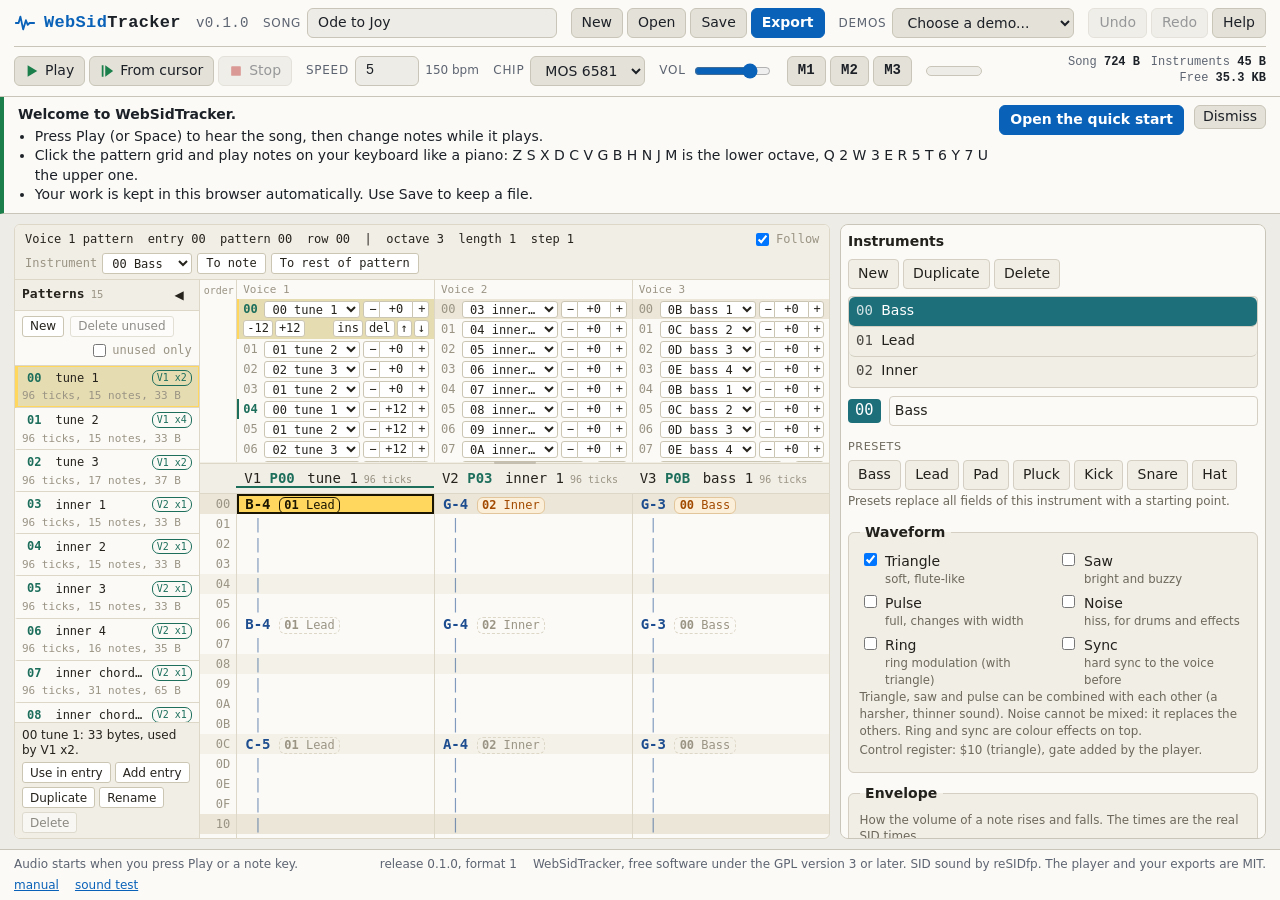
==== commit bd1b8427: "web: show the release and format in the footer" ====
--- a/web/tracker.html
+++ b/web/tracker.html
@@ -103,6 +103,7 @@
   <footer class="footer">
     <span id="audio-status">Audio starts when you press Play or a note key.</span>
     <span class="spacer"></span>
+    <span id="footer-version" title="Release version and format version of this tracker"></span>
     <span>WebSidTracker, free software under the GPL version 3 or later. SID sound by reSIDfp. The player and your exports are MIT.</span>
     <a href="manual.html" target="_blank" rel="noopener">manual</a>
     <a href="sound-test.html">sound test</a>
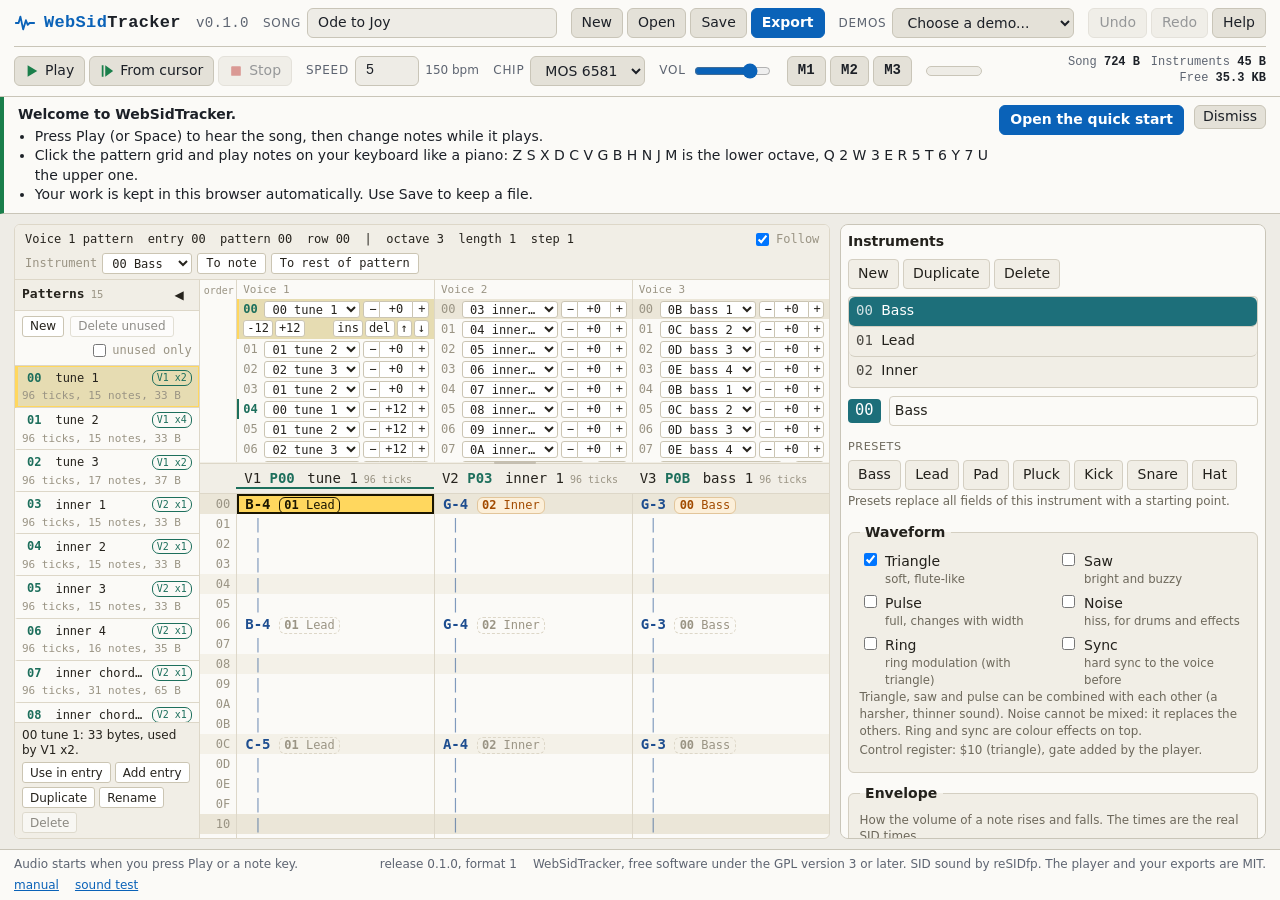
==== commit 12fc6588: "web: the export dialog offers the .sid file, with title, author, release line and chip" ====
--- a/web/tracker.html
+++ b/web/tracker.html
@@ -31,7 +31,7 @@
         <button id="btn-new" type="button" title="Start a new, empty project">New</button>
         <button id="btn-open" type="button" title="Open a project file (JSON)">Open</button>
         <button id="btn-save" type="button" title="Save the project as a JSON file (Ctrl/Cmd+S)">Save</button>
-        <button id="btn-export" type="button" class="primary" title="Export assembler files and a ready-to-run .prg">Export</button>
+        <button id="btn-export" type="button" class="primary" title="Export assembler files, a ready-to-run .prg and a .sid file">Export</button>
         <input id="file-input" type="file" accept=".json,application/json" hidden>
       </div>
 
@@ -112,7 +112,7 @@
   <dialog id="export-dialog" aria-labelledby="export-title">
     <form method="dialog">
       <h2 id="export-title">Export</h2>
-      <p class="hint">These files play your song in a game. Copy <code>music.asm</code> from the project's <code>src/</code> folder next to them; the .prg already contains the player.</p>
+      <p class="hint">The .asm files play your song in a game: copy <code>music.asm</code> from the project's <code>src/</code> folder next to them. The .prg and the .sid already contain the player.</p>
       <div id="export-body"></div>
       <div class="dialog-actions"><button value="close" class="primary">Close</button></div>
     </form>
@@ -122,10 +122,10 @@
     <form method="dialog">
       <h2 id="upgrade-title"></h2>
       <p id="upgrade-summary"></p>
-      <h3>What would be lost or changed</h3>
+      <h3 id="upgrade-loss-heading"></h3>
       <ul id="upgrade-losses"></ul>
       <ul id="upgrade-reasons" class="hint"></ul>
-      <p class="hint">Porting loads the result as an unsaved project; the file you opened is not changed.</p>
+      <p id="upgrade-note" class="hint"></p>
       <div class="dialog-actions upgrade-actions">
         <button type="button" id="upgrade-old"></button>
         <button type="button" id="upgrade-port" class="primary"></button>
--- a/web/style.css
+++ b/web/style.css
@@ -237,6 +237,10 @@
 .file-row .size { color: var(--muted); font-size: 0.857rem; }
 .file-row .what { flex-basis: 100%; color: var(--muted); font-size: 0.857rem; margin-top: -0.286rem; }
 .file-row .spacer { flex: 1; }
+.file-fields { flex-basis: 100%; display: grid; grid-template-columns: repeat(auto-fit, minmax(13rem, 1fr)); gap: 0.429rem 0.857rem; }
+.file-fields label { display: flex; align-items: center; gap: 0.429rem; font-size: 0.857rem; color: var(--muted); }
+.file-fields label span { flex: none; min-width: 4.2rem; }
+.file-fields input, .file-fields select { flex: 1; min-width: 0; }
 .file-preview {
   flex-basis: 100%; margin: 0.286rem 0 0; padding: 0.571rem 0.714rem; max-height: 14rem; overflow: auto;
   background: var(--bg); border: 1px solid var(--border); border-radius: var(--radius);
--- a/web/ui/editor.css
+++ b/web/ui/editor.css
@@ -20,6 +20,7 @@
   --ed-cursor: #ffd75e;
   --ed-cursor-text: #1a1500;
   --ed-cursor-dim: #e6dcb2;
+  --ed-block: #cfe0f7;        /* the rows of the selected block */
   --ed-accent: #1d6f5c;
   --ed-warn: #a83a1a;
   --ed-ctl: #ffffff;          /* the little controls inside rows: drop-downs, boxes, buttons */
@@ -69,6 +70,7 @@
     --ed-cursor: #f2c230;
     --ed-cursor-text: #101010;
     --ed-cursor-dim: #4a4223;
+    --ed-block: #24406b;
     --ed-accent: #56d0b0;
     --ed-warn: #ff8f6b;
     --ed-ctl: #232933; --ed-ctl-line: #3d4554; --ed-ctl-hover: #25403a;
@@ -79,7 +81,7 @@
 :root[data-theme="dark"] .ed {
   --ed-bg: #14171c; --ed-panel: #1c2027; --ed-text: #d8dde6; --ed-dim: #5d6573; --ed-line: #2c323c;
   --ed-beat: #181c22; --ed-beat16: #20252d; --ed-note: #8fc1ff; --ed-inst: #ffb066; --ed-legato: #d79bff;
-  --ed-play: #1f4a2c; --ed-cursor: #f2c230; --ed-cursor-text: #101010; --ed-cursor-dim: #4a4223;
+  --ed-play: #1f4a2c; --ed-cursor: #f2c230; --ed-cursor-text: #101010; --ed-cursor-dim: #4a4223; --ed-block: #24406b;
   --ed-accent: #56d0b0; --ed-warn: #ff8f6b;
   --ed-ctl: #232933; --ed-ctl-line: #3d4554; --ed-ctl-hover: #25403a;
   --ed-chip: #3a2f20; --ed-chip-line: #6e5632;
@@ -246,6 +248,7 @@
 .ed-c .su.note { color: var(--ed-note); opacity: .55; }
 .ed-c .en { color: var(--ed-dim); font-style: italic; }
 .ed-c.void { background: repeating-linear-gradient(135deg, transparent 0 0.429rem, var(--ed-line) 0.429rem 0.5rem); opacity: .35; }
+.ed-c.block { background: var(--ed-block); }
 .ed-c.play { background: var(--ed-play); }
 .ed-c.cursordim { box-shadow: inset 0 0 0 1px var(--ed-cursor); }
 .ed-c.cursor { background: var(--ed-cursor); box-shadow: inset 0 0 0 2px var(--ed-cursor-text); }
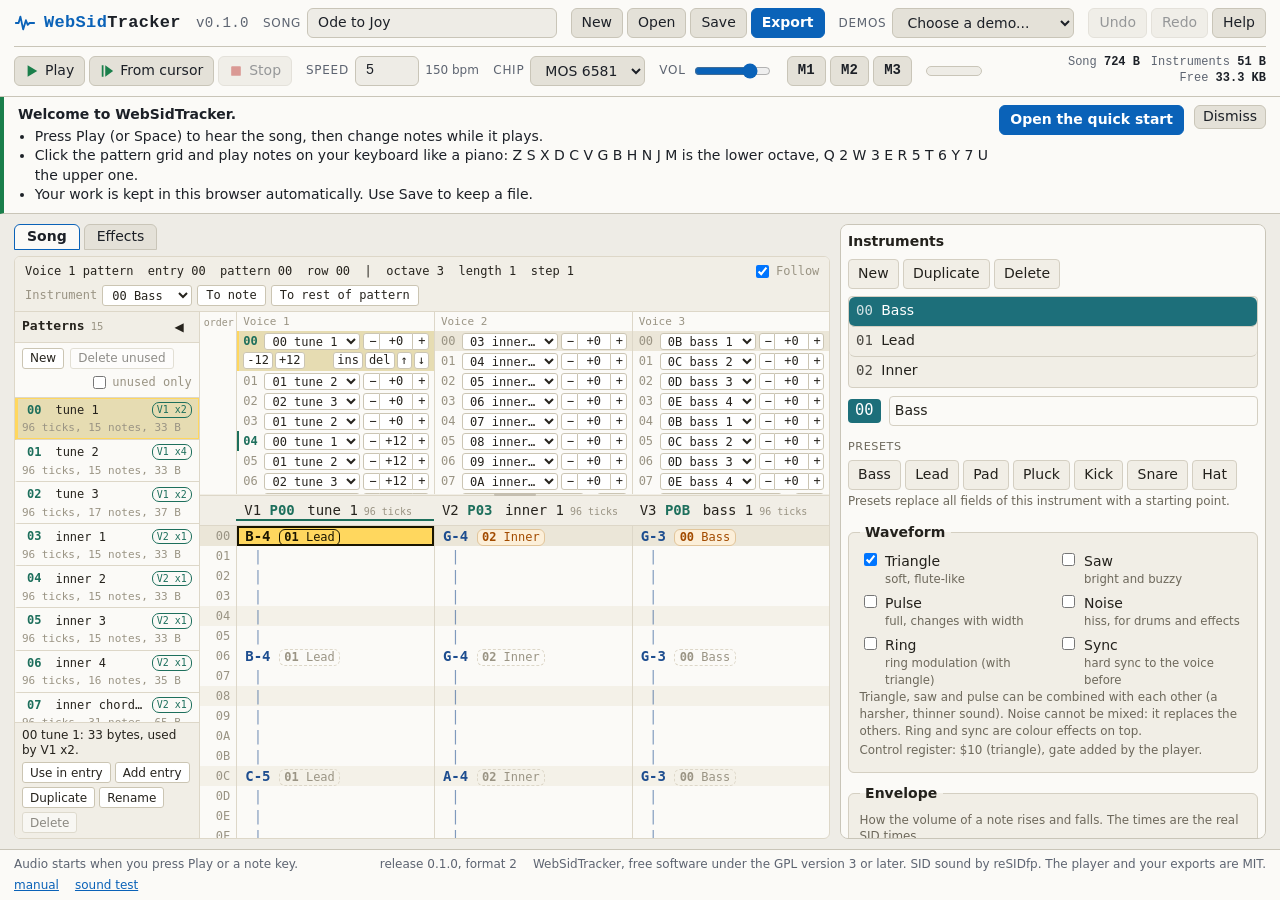
==== commit 41ca0b39: "web: the Effects view, and a Slide field in the instrument editor A Song / Effects switch above the " ====
--- a/web/tracker.html
+++ b/web/tracker.html
@@ -9,6 +9,7 @@
   <link rel="stylesheet" href="style.css">
   <link rel="stylesheet" href="ui/editor.css">
   <link rel="stylesheet" href="ui/instruments.css">
+  <link rel="stylesheet" href="ui/effects.css">
   <link rel="stylesheet" href="manual.css">
   <script type="module" src="app/main.js"></script>
 </head>
@@ -89,14 +90,21 @@
 
       <div class="meter" title="Output level" aria-hidden="true"><i id="meter"></i></div>
 
-      <div class="readout grow" id="sizes" aria-live="off" title="Bytes the song and the instrument tables take, and what is left below $C000"></div>
+      <div class="readout grow" id="sizes" aria-live="off" title="Bytes the song, the instrument tables and the sound effects take, and what is left below $C000"></div>
     </div>
   </header>
 
   <div id="messages" class="messages" role="region" aria-label="Messages" aria-live="polite"></div>
 
   <main class="workspace">
-    <section id="editor-pane" class="pane" aria-label="Pattern editor"></section>
+    <div class="left-col">
+      <div class="view-tabs" role="tablist" aria-label="What to edit">
+        <button id="tab-song" type="button" role="tab" aria-selected="true" aria-controls="editor-pane" title="The song: patterns and order lists">Song</button>
+        <button id="tab-effects" type="button" role="tab" aria-selected="false" aria-controls="effects-pane" title="Sound effects for your game: short lines of notes that play over the music">Effects</button>
+      </div>
+      <section id="editor-pane" class="pane" role="tabpanel" aria-label="Pattern editor"></section>
+      <section id="effects-pane" class="pane" role="tabpanel" aria-label="Sound effects" hidden></section>
+    </div>
     <section id="instrument-pane" class="pane" aria-label="Instrument editor"></section>
   </main>
 
--- a/web/style.css
+++ b/web/style.css
@@ -198,6 +198,15 @@
 
 .pane-failed { padding: 1.143rem; color: var(--bad); }
 
+/* the left column: the Song / Effects switch above the editor of the chosen view */
+.left-col { min-width: 0; min-height: 0; display: flex; flex-direction: column; gap: 0.429rem; }
+.left-col > .pane { flex: 1 1 0; }
+.left-col > .pane[hidden] { display: none; }
+.view-tabs { display: flex; gap: 0.286rem; flex: none; }
+.view-tabs button { min-height: 1.857rem; padding: 0 0.857rem; border-radius: 0.429rem 0.429rem 0 0; }
+.view-tabs button[aria-selected="true"] { background: var(--panel); border-color: var(--accent); font-weight: 600; }
+
+
 /* The instrument panel lays itself out by the width of this pane (see ui/instruments.css). */
 #instrument-pane { container: inst / inline-size; }
 
@@ -274,7 +283,7 @@
 @media (max-width: 900px) {
   html, body { height: auto; min-height: 100%; }
   .workspace { flex: none; grid-template-columns: minmax(0, 1fr); grid-auto-rows: auto; }
-  #editor-pane { height: max(31.429rem, 70vh); }
+  #editor-pane, #effects-pane { height: max(31.429rem, 70vh); flex: none; }
   #instrument-pane { overflow: visible; }
 }
 
--- a/web/ui/editor.css
+++ b/web/ui/editor.css
@@ -282,3 +282,9 @@
 @media (min-height: 900px) { .ed { --ed-order-rows: 8; } }
 @media (min-height: 1100px) { .ed { --ed-order-rows: 9; } }
 @media (min-height: 1400px) { .ed { --ed-order-rows: 10; } }
+
+/* ---- one-voice mode (a sound effect in the Effects view) -------------------------------- */
+.ed-single .ed-pats, .ed-single .ed-orders, .ed-single .ed-grip, .ed-single .ed-follow { display: none; }
+.ed-single .ed-body { grid-template-columns: minmax(0, 1fr); }
+.ed-single .ed-head, .ed-single .ed-row { grid-template-columns: 2.6em minmax(0, 1fr); }
+.ed-single .ed-vh:nth-child(n + 3), .ed-single .ed-c[data-v="1"], .ed-single .ed-c[data-v="2"] { display: none; }
--- a/web/ui/effects.css
+++ b/web/ui/effects.css
@@ -0,0 +1,48 @@
+/* effects.css - the Effects view: the list of sound effects and the one-voice editor.
+   Part of the WebSidTracker web app, GPL version 3 or later (see ../LICENSE). */
+
+.fx {
+  display: grid;
+  grid-template-columns: 13rem minmax(0, 1fr);
+  grid-template-rows: minmax(0, 1fr);
+  overflow: hidden;
+}
+
+.fx-side {
+  min-height: 0;
+  display: flex;
+  flex-direction: column;
+  border-right: 1px solid var(--border);
+  background: var(--panel-2, var(--panel));
+}
+
+.fx-tools { display: flex; flex-wrap: wrap; gap: 0.286rem; padding: 0.571rem; border-bottom: 1px solid var(--border); }
+.fx-tools button { min-height: 1.714rem; padding: 0 0.571rem; }
+
+.fx-list { list-style: none; margin: 0; padding: 0.286rem 0; overflow: auto; flex: 1 1 0; min-height: 0; }
+.fx-list li {
+  display: grid; grid-template-columns: 2em minmax(0, 1fr) auto; gap: 0.429rem; align-items: center;
+  padding: 0.214rem 0.571rem; cursor: pointer; font-family: var(--mono, monospace); font-size: 0.857rem;
+}
+.fx-list li span { white-space: nowrap; overflow: hidden; text-overflow: ellipsis; font-family: system-ui, sans-serif; }
+.fx-list li b { color: var(--accent); font-weight: 700; }
+.fx-list li i { font-style: normal; color: var(--muted); }
+.fx-list li:hover { background: var(--accent-soft, rgba(0, 0, 0, 0.05)); }
+.fx-list li[aria-selected="true"] { background: var(--accent); color: var(--accent-fg, #fff); }
+.fx-list li[aria-selected="true"] b, .fx-list li[aria-selected="true"] i { color: inherit; }
+.fx-list li:focus-visible { outline: 2px solid var(--focus, var(--accent)); outline-offset: -2px; }
+
+.fx-note { margin: 0; padding: 0.429rem 0.571rem; color: var(--muted); font-size: 0.786rem; border-top: 1px solid var(--border); }
+
+.fx-main { min-width: 0; min-height: 0; display: flex; flex-direction: column; }
+.fx-fields { display: flex; flex-wrap: wrap; align-items: end; gap: 0.571rem; padding: 0.571rem; border-bottom: 1px solid var(--border); }
+.fx-fields.off { opacity: 0.5; }
+.fx-field { display: flex; flex-direction: column; gap: 0.143rem; font-size: 0.786rem; color: var(--muted); }
+.fx-field.grow { flex: 1 1 10rem; }
+.fx-field input[type="number"] { width: 4.5em; }
+.fx-fields button.play { min-height: 1.857rem; }
+
+.fx-editor { flex: 1 1 0; min-height: 0; overflow: hidden; }
+.fx-editor[hidden] { display: none; }
+.fx-empty { padding: 1.143rem; color: var(--muted); max-width: 36rem; }
+.fx-empty b { color: var(--fg); }
